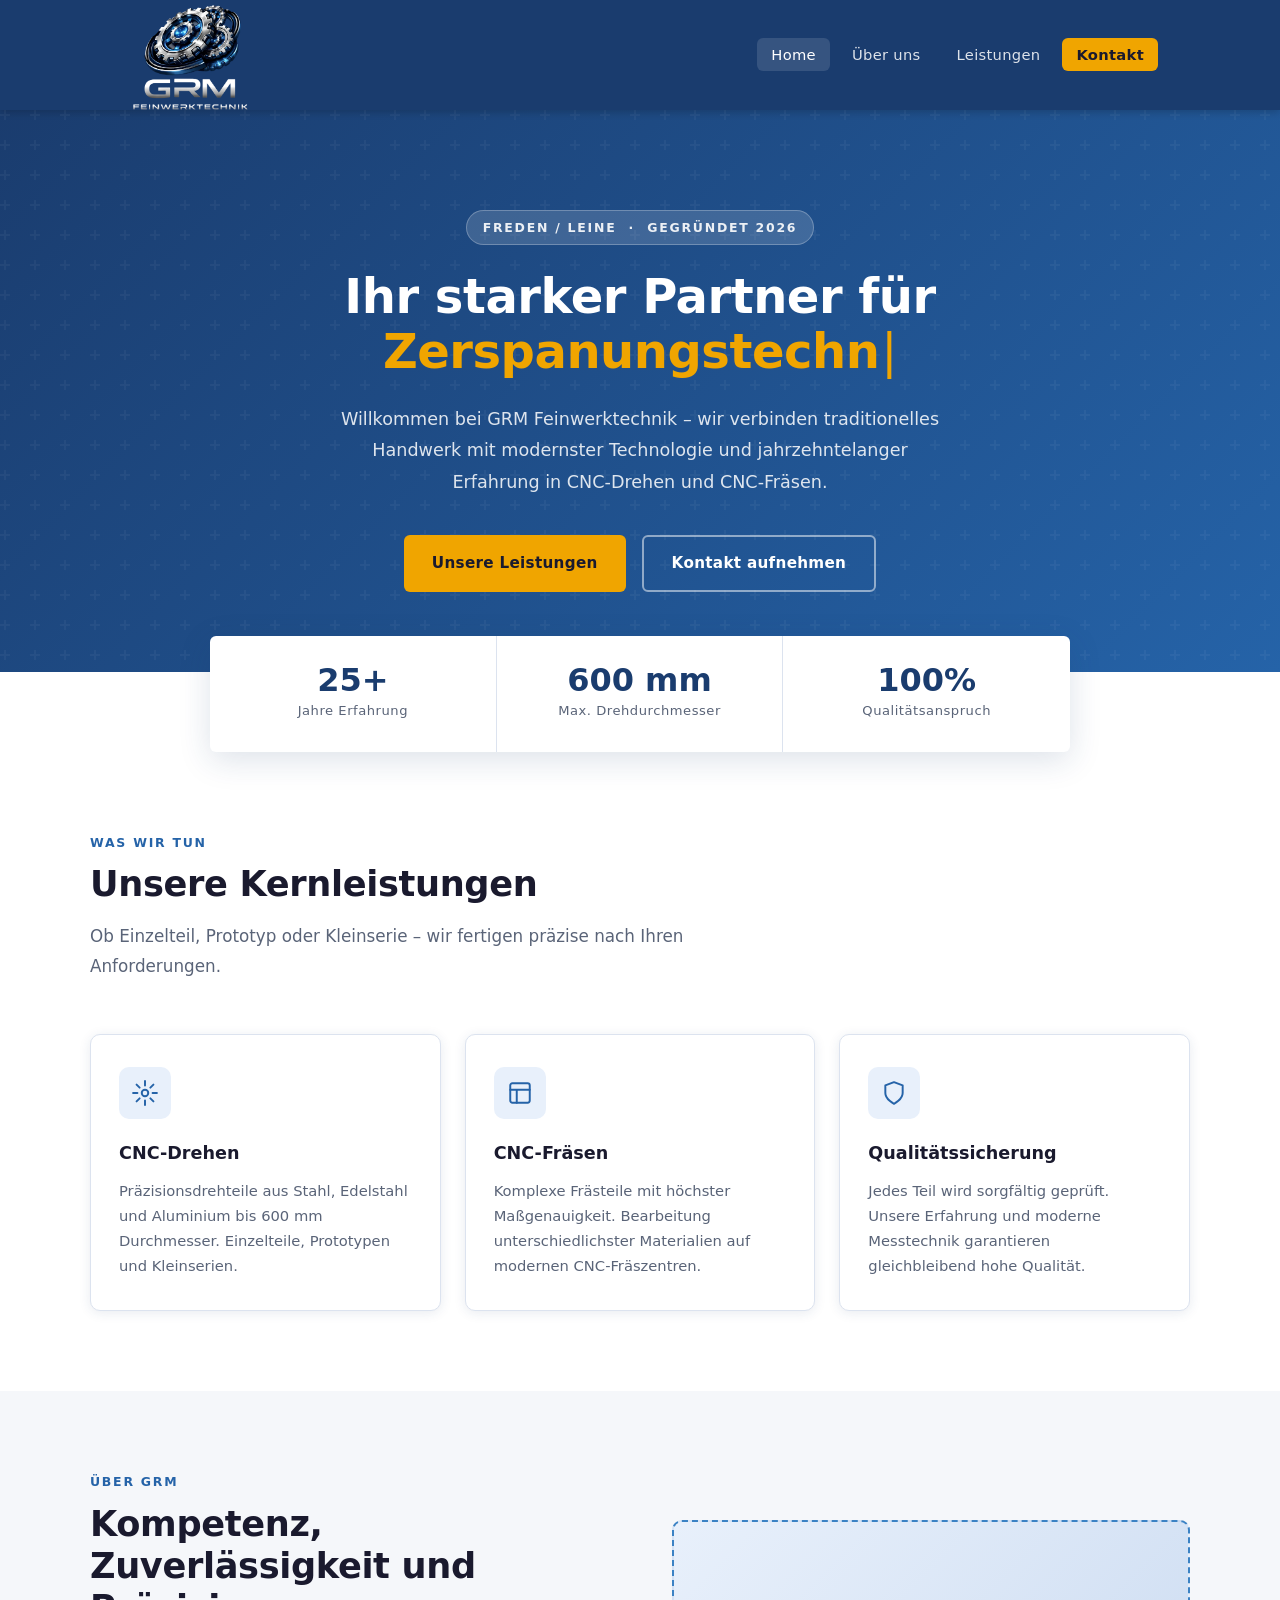
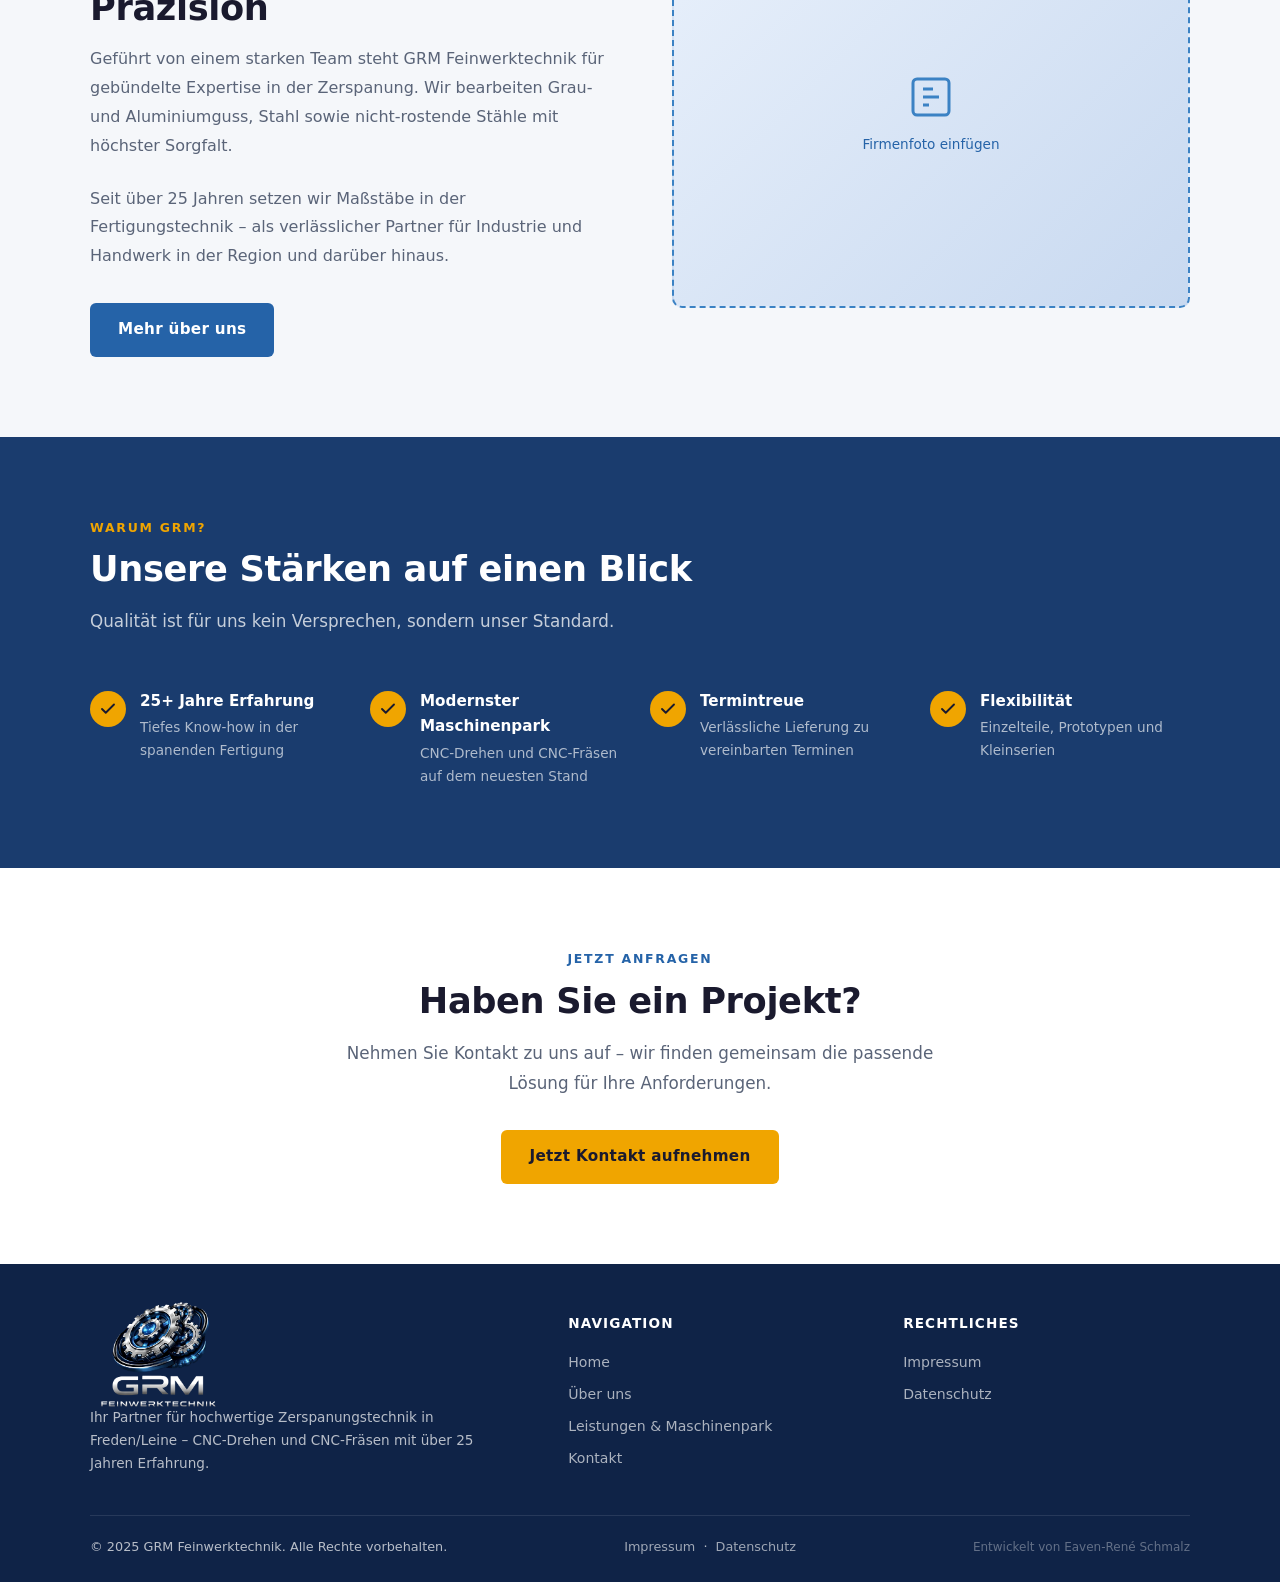
==== index.html @ a1046904 "first commit" ====
<!DOCTYPE html>
<html lang="de">
<head>
  <meta charset="UTF-8" />
  <meta name="viewport" content="width=device-width, initial-scale=1.0" />
  <title>GRM Feinwerktechnik – Ihr Partner für Zerspanungstechnik</title>
  <meta name="description" content="GRM Feinwerktechnik in Freden/Leine – CNC-Drehen und CNC-Fräsen mit über 25 Jahren Erfahrung. Präzision, Qualität und Zuverlässigkeit." />
  <link rel="stylesheet" href="css/style.css" />
</head>
<body>

<!-- NAVIGATION -->
<header>
  <nav>
    <a href="index.html" class="nav-logo">
      <img src="images/Logo.png" alt="GRM Feinwerktechnik" />
    </a>
    <div class="nav-toggle" onclick="toggleNav()" aria-label="Menü">
      <span></span><span></span><span></span>
    </div>
    <ul class="nav-links" id="navLinks">
      <li><a href="index.html" class="active">Home</a></li>
      <li><a href="ueber-uns.html">Über uns</a></li>
      <li><a href="leistungen.html">Leistungen</a></li>
      <li><a href="kontakt.html" class="btn-nav">Kontakt</a></li>
    </ul>
  </nav>
</header>

<!-- HERO -->
<section class="hero">
  <div class="hero-content">
    <div class="hero-badge">Freden / Leine &nbsp;·&nbsp; Gegründet 2026</div>
    <h1>Ihr starker Partner für<br><span id="typed-text"></span><span class="typed-cursor">|</span></h1>
    <p>
      Willkommen bei GRM Feinwerktechnik – wir verbinden traditionelles Handwerk
      mit modernster Technologie und jahrzehntelanger Erfahrung in CNC-Drehen und CNC-Fräsen.
    </p>
    <div class="hero-cta">
      <a href="leistungen.html" class="btn btn-primary">Unsere Leistungen</a>
      <a href="kontakt.html" class="btn btn-outline">Kontakt aufnehmen</a>
    </div>
  </div>
</section>

<!-- STATS BAR -->
<div class="container">
  <div class="stats-bar">
    <div class="stat-item">
      <span class="stat-number">25+</span>
      <span class="stat-label">Jahre Erfahrung</span>
    </div>
    <div class="stat-item">
      <span class="stat-number">600 mm</span>
      <span class="stat-label">Max. Drehdurchmesser</span>
    </div>
    <div class="stat-item">
      <span class="stat-number">100%</span>
      <span class="stat-label">Qualitätsanspruch</span>
    </div>
  </div>
</div>

<!-- LEISTUNGEN ÜBERSICHT -->
<section class="section">
  <div class="container">
    <div class="section-label">Was wir tun</div>
    <h2>Unsere Kernleistungen</h2>
    <p class="section-intro">
      Ob Einzelteil, Prototyp oder Kleinserie – wir fertigen präzise nach Ihren Anforderungen.
    </p>

    <div class="cards">
      <div class="card">
        <div class="card-icon">
          <svg viewBox="0 0 24 24"><circle cx="12" cy="12" r="3"/><path d="M12 1v4M12 19v4M4.22 4.22l2.83 2.83M16.95 16.95l2.83 2.83M1 12h4M19 12h4M4.22 19.78l2.83-2.83M16.95 7.05l2.83-2.83"/></svg>
        </div>
        <h3>CNC-Drehen</h3>
        <p>Präzisionsdrehteile aus Stahl, Edelstahl und Aluminium bis 600 mm Durchmesser. Einzelteile, Prototypen und Kleinserien.</p>
      </div>

      <div class="card">
        <div class="card-icon">
          <svg viewBox="0 0 24 24"><rect x="3" y="3" width="18" height="18" rx="2"/><path d="M3 9h18M9 21V9"/></svg>
        </div>
        <h3>CNC-Fräsen</h3>
        <p>Komplexe Frästeile mit höchster Maßgenauigkeit. Bearbeitung unterschiedlichster Materialien auf modernen CNC-Fräszentren.</p>
      </div>

      <div class="card">
        <div class="card-icon">
          <svg viewBox="0 0 24 24"><path d="M12 22s8-4 8-10V5l-8-3-8 3v7c0 6 8 10 8 10z"/></svg>
        </div>
        <h3>Qualitätssicherung</h3>
        <p>Jedes Teil wird sorgfältig geprüft. Unsere Erfahrung und moderne Messtechnik garantieren gleichbleibend hohe Qualität.</p>
      </div>
    </div>
  </div>
</section>

<!-- ÜBER UNS TEASER -->
<section class="section section-light">
  <div class="container">
    <div class="two-col">
      <div>
        <div class="section-label">Über GRM</div>
        <h2>Kompetenz, Zuverlässigkeit und Präzision</h2>
        <p style="color: var(--text-muted); margin-bottom: 24px; line-height: 1.8;">
          Geführt von einem starken Team steht GRM Feinwerktechnik für gebündelte Expertise
          in der Zerspanung. Wir bearbeiten Grau- und Aluminiumguss, Stahl sowie nicht-rostende
          Stähle mit höchster Sorgfalt.
        </p>
        <p style="color: var(--text-muted); margin-bottom: 32px; line-height: 1.8;">
          Seit über 25 Jahren setzen wir Maßstäbe in der Fertigungstechnik –
          als verlässlicher Partner für Industrie und Handwerk in der Region und darüber hinaus.
        </p>
        <a href="ueber-uns.html" class="btn btn-blue">Mehr über uns</a>
      </div>
      <div class="img-placeholder">
        <svg viewBox="0 0 24 24"><rect x="3" y="3" width="18" height="18" rx="2"/><path d="M8 12h8M8 8h5M8 16h3"/></svg>
        <span>Firmenfoto einfügen</span>
      </div>
    </div>
  </div>
</section>

<!-- WARUM GRM -->
<section class="section section-blue">
  <div class="container">
    <div class="section-label">Warum GRM?</div>
    <h2>Unsere Stärken auf einen Blick</h2>
    <p class="section-intro">Qualität ist für uns kein Versprechen, sondern unser Standard.</p>

    <div class="usp-list">
      <div class="usp-item">
        <div class="usp-icon">
          <svg viewBox="0 0 24 24"><polyline points="20 6 9 17 4 12"/></svg>
        </div>
        <div>
          <strong>25+ Jahre Erfahrung</strong>
          <p>Tiefes Know-how in der spanenden Fertigung</p>
        </div>
      </div>
      <div class="usp-item">
        <div class="usp-icon">
          <svg viewBox="0 0 24 24"><polyline points="20 6 9 17 4 12"/></svg>
        </div>
        <div>
          <strong>Modernster Maschinenpark</strong>
          <p>CNC-Drehen und CNC-Fräsen auf dem neuesten Stand</p>
        </div>
      </div>
      <div class="usp-item">
        <div class="usp-icon">
          <svg viewBox="0 0 24 24"><polyline points="20 6 9 17 4 12"/></svg>
        </div>
        <div>
          <strong>Termintreue</strong>
          <p>Verlässliche Lieferung zu vereinbarten Terminen</p>
        </div>
      </div>
      <div class="usp-item">
        <div class="usp-icon">
          <svg viewBox="0 0 24 24"><polyline points="20 6 9 17 4 12"/></svg>
        </div>
        <div>
          <strong>Flexibilität</strong>
          <p>Einzelteile, Prototypen und Kleinserien</p>
        </div>
      </div>
    </div>
  </div>
</section>

<!-- CTA -->
<section class="section" style="text-align: center;">
  <div class="container">
    <div class="section-label">Jetzt anfragen</div>
    <h2>Haben Sie ein Projekt?</h2>
    <p class="section-intro" style="margin: 0 auto 32px;">
      Nehmen Sie Kontakt zu uns auf – wir finden gemeinsam die passende Lösung
      für Ihre Anforderungen.
    </p>
    <a href="kontakt.html" class="btn btn-primary">Jetzt Kontakt aufnehmen</a>
  </div>
</section>

<!-- FOOTER -->
<footer>
  <div class="footer-inner">
    <div class="footer-brand">
      <a href="index.html" class="nav-logo" style="text-decoration:none;">
        <img src="images/Logo.png" alt="GRM Feinwerktechnik" />
      </a>
      <p>Ihr Partner für hochwertige Zerspanungstechnik in Freden/Leine – CNC-Drehen und CNC-Fräsen mit über 25 Jahren Erfahrung.</p>
    </div>
    <div class="footer-col">
      <h4>Navigation</h4>
      <a href="index.html">Home</a>
      <a href="ueber-uns.html">Über uns</a>
      <a href="leistungen.html">Leistungen &amp; Maschinenpark</a>
      <a href="kontakt.html">Kontakt</a>
    </div>
    <div class="footer-col">
      <h4>Rechtliches</h4>
      <a href="impressum.html">Impressum</a>
      <a href="datenschutz.html">Datenschutz</a>
    </div>
  </div>
  <div class="footer-bottom">
    <span>&copy; 2025 GRM Feinwerktechnik. Alle Rechte vorbehalten.</span>
    <span>
      <a href="impressum.html">Impressum</a> &nbsp;·&nbsp;
      <a href="datenschutz.html">Datenschutz</a>
    </span>
    <span style="color: rgba(255,255,255,0.35); font-size: 0.75rem;">Entwickelt von Eaven-René Schmalz</span>
  </div>
</footer>

<script>
  function toggleNav() {
    document.getElementById('navLinks').classList.toggle('open');
  }

  // Typewriter Animation
  const words = [
    'Zerspanungstechnik',
    'Prototypenbau',
    'CNC-Fräsen',
    'CNC-Drehen',
    'Kleinserien',
    'Ersatzteile'
  ];

  let wordIndex = 0;
  let charIndex = 0;
  let isDeleting = false;
  const el = document.getElementById('typed-text');

  function type() {
    const current = words[wordIndex];

    if (isDeleting) {
      el.textContent = current.substring(0, charIndex - 1);
      charIndex--;
    } else {
      el.textContent = current.substring(0, charIndex + 1);
      charIndex++;
    }

    let delay = isDeleting ? 55 : 95;

    if (!isDeleting && charIndex === current.length) {
      delay = 2200;
      isDeleting = true;
    } else if (isDeleting && charIndex === 0) {
      isDeleting = false;
      wordIndex = (wordIndex + 1) % words.length;
      delay = 350;
    }

    setTimeout(type, delay);
  }

  setTimeout(type, 600);
</script>
</body>
</html>
---- css/style.css ----
/* ===== RESET & BASE ===== */
*,
*::before,
*::after {
  box-sizing: border-box;
  margin: 0;
  padding: 0;
}

:root {
  --blue-dark: #1a3c6e;
  --blue-mid: #2563a8;
  --blue-light: #3b82c4;
  --blue-pale: #e8f0fb;
  --accent: #f0a500;
  --text-dark: #1a1a2e;
  --text-muted: #5a6478;
  --white: #ffffff;
  --bg-light: #f5f7fa;
  --border: #dce3ef;

  --font: "Segoe UI", system-ui, -apple-system, sans-serif;
  --radius: 6px;
  --shadow: 0 2px 12px rgba(26, 60, 110, 0.1);
  --shadow-lg: 0 8px 32px rgba(26, 60, 110, 0.15);
}

html {
  scroll-behavior: smooth;
}

body {
  font-family: var(--font);
  color: var(--text-dark);
  background: var(--white);
  line-height: 1.7;
  font-size: 16px;
}

img {
  max-width: 100%;
  display: block;
}
a {
  color: var(--blue-mid);
  text-decoration: none;
}
a:hover {
  text-decoration: underline;
}
ul {
  list-style: none;
}

/* ===== NAVIGATION ===== */
header {
  background: var(--blue-dark);
  position: sticky;
  top: 0;
  z-index: 100;
  box-shadow: 0 2px 8px rgba(0, 0, 0, 0.2);
}

nav {
  max-width: 1100px;
  margin: 0 auto;
  padding: 0 32px;
  display: flex;
  align-items: center;
  justify-content: space-between;
  height: 110px;
}

.nav-logo {
  display: flex;
  align-items: center;
  text-decoration: none;
}

.nav-logo img {
  height: 80px;
  width: auto;
  display: block;
  object-fit: contain;
  transform: scale(2) translateY(-5px);
  transform-origin: left center;
}

.nav-logo span {
  color: var(--accent);
}

.nav-logo .logo-sub {
  font-size: 0.7rem;
  font-weight: 400;
  letter-spacing: 0.12em;
  color: rgba(255, 255, 255, 0.65);
  display: block;
  text-transform: uppercase;
  line-height: 1;
  margin-top: 2px;
}

.nav-links {
  display: flex;
  gap: 8px;
  align-items: center;
}

.nav-links a {
  color: rgba(255, 255, 255, 0.85);
  text-decoration: none;
  font-size: 0.92rem;
  font-weight: 500;
  padding: 8px 14px;
  border-radius: var(--radius);
  transition:
    background 0.2s,
    color 0.2s;
  letter-spacing: 0.02em;
}

.nav-links a:hover,
.nav-links a.active {
  background: rgba(255, 255, 255, 0.12);
  color: var(--white);
  text-decoration: none;
}

.nav-links a.btn-nav {
  background: var(--accent);
  color: var(--text-dark);
  font-weight: 700;
}

.nav-links a.btn-nav:hover {
  background: #d49300;
  color: var(--text-dark);
}

/* Mobile hamburger */
.nav-toggle {
  display: none;
  flex-direction: column;
  gap: 5px;
  cursor: pointer;
  padding: 4px;
}

.nav-toggle span {
  width: 24px;
  height: 2px;
  background: var(--white);
  border-radius: 2px;
  transition: 0.3s;
}

/* ===== HERO ===== */
.hero {
  background: linear-gradient(
    135deg,
    var(--blue-dark) 0%,
    var(--blue-mid) 100%
  );
  color: var(--white);
  padding: 100px 24px 80px;
  text-align: center;
  position: relative;
  overflow: hidden;
}

.hero::before {
  content: "";
  position: absolute;
  inset: 0;
  background: url("data:image/svg+xml,%3Csvg width='60' height='60' viewBox='0 0 60 60' xmlns='http://www.w3.org/2000/svg'%3E%3Cg fill='none' fill-rule='evenodd'%3E%3Cg fill='%23ffffff' fill-opacity='0.04'%3E%3Cpath d='M36 34v-4h-2v4h-4v2h4v4h2v-4h4v-2h-4zm0-30V0h-2v4h-4v2h4v4h2V6h4V4h-4zM6 34v-4H4v4H0v2h4v4h2v-4h4v-2H6zM6 4V0H4v4H0v2h4v4h2V6h4V4H6z'/%3E%3C/g%3E%3C/g%3E%3C/svg%3E");
}

.hero-content {
  position: relative;
  max-width: 760px;
  margin: 0 auto;
}

.hero-badge {
  display: inline-block;
  background: rgba(255, 255, 255, 0.15);
  border: 1px solid rgba(255, 255, 255, 0.25);
  color: rgba(255, 255, 255, 0.9);
  font-size: 0.78rem;
  font-weight: 600;
  letter-spacing: 0.14em;
  text-transform: uppercase;
  padding: 6px 16px;
  border-radius: 20px;
  margin-bottom: 24px;
}

.hero h1 {
  font-size: clamp(2rem, 5vw, 3rem);
  font-weight: 800;
  line-height: 1.15;
  margin-bottom: 24px;
  letter-spacing: -0.01em;
}

.typed-cursor {
  color: var(--accent);
  font-weight: 300;
  animation: blink 0.75s step-end infinite;
  margin-left: 2px;
}

@keyframes blink {
  0%,
  100% {
    opacity: 1;
  }
  50% {
    opacity: 0;
  }
}

.hero h1 span {
  color: var(--accent);
}

.hero p {
  font-size: 1.1rem;
  color: rgba(255, 255, 255, 0.85);
  max-width: 600px;
  margin: 0 auto 36px;
  line-height: 1.8;
}

.hero-cta {
  display: flex;
  gap: 16px;
  justify-content: center;
  flex-wrap: wrap;
}

.btn {
  display: inline-flex;
  align-items: center;
  gap: 8px;
  padding: 14px 28px;
  border-radius: var(--radius);
  font-size: 0.95rem;
  font-weight: 600;
  text-decoration: none;
  transition: all 0.2s;
  cursor: pointer;
  border: none;
  letter-spacing: 0.02em;
}

.btn-primary {
  background: var(--accent);
  color: var(--text-dark);
}

.btn-primary:hover {
  background: #d49300;
  transform: translateY(-1px);
  box-shadow: 0 4px 16px rgba(0, 0, 0, 0.2);
  text-decoration: none;
  color: var(--text-dark);
}

.btn-outline {
  background: transparent;
  color: var(--white);
  border: 2px solid rgba(255, 255, 255, 0.5);
}

.btn-outline:hover {
  background: rgba(255, 255, 255, 0.1);
  border-color: var(--white);
  transform: translateY(-1px);
  text-decoration: none;
  color: var(--white);
}

.btn-blue {
  background: var(--blue-mid);
  color: var(--white);
}

.btn-blue:hover {
  background: var(--blue-dark);
  transform: translateY(-1px);
  text-decoration: none;
  color: var(--white);
}

/* ===== STATS BAR ===== */
.stats-bar {
  background: var(--white);
  box-shadow: var(--shadow-lg);
  border-radius: var(--radius);
  max-width: 860px;
  margin: -36px auto 0;
  position: relative;
  z-index: 10;
  display: grid;
  grid-template-columns: repeat(3, 1fr);
  divide: var(--border);
  overflow: hidden;
}

.stat-item {
  padding: 28px 24px;
  text-align: center;
  border-right: 1px solid var(--border);
}

.stat-item:last-child {
  border-right: none;
}

.stat-number {
  font-size: 2rem;
  font-weight: 800;
  color: var(--blue-dark);
  line-height: 1;
  display: block;
}

.stat-label {
  font-size: 0.82rem;
  color: var(--text-muted);
  font-weight: 500;
  letter-spacing: 0.04em;
  margin-top: 4px;
}

/* ===== SECTIONS ===== */
.section {
  padding: 80px 24px;
}

.section-light {
  background: var(--bg-light);
}
.section-blue {
  background: var(--blue-dark);
  color: var(--white);
}

.container {
  max-width: 1100px;
  margin: 0 auto;
}

.section-label {
  font-size: 0.78rem;
  font-weight: 700;
  letter-spacing: 0.14em;
  text-transform: uppercase;
  color: var(--blue-mid);
  margin-bottom: 10px;
}

.section-blue .section-label {
  color: var(--accent);
}

h2 {
  font-size: clamp(1.6rem, 3.5vw, 2.2rem);
  font-weight: 800;
  line-height: 1.2;
  margin-bottom: 16px;
  letter-spacing: -0.01em;
}

.section-blue h2 {
  color: var(--white);
}

.section-intro {
  font-size: 1.05rem;
  color: var(--text-muted);
  max-width: 600px;
  margin-bottom: 52px;
  line-height: 1.8;
}

.section-blue .section-intro {
  color: rgba(255, 255, 255, 0.75);
}

/* ===== CARDS ===== */
.cards {
  display: grid;
  grid-template-columns: repeat(auto-fit, minmax(280px, 1fr));
  gap: 24px;
}

.card {
  background: var(--white);
  border: 1px solid var(--border);
  border-radius: 10px;
  padding: 32px 28px;
  box-shadow: var(--shadow);
  transition:
    transform 0.2s,
    box-shadow 0.2s;
}

.card:hover {
  transform: translateY(-3px);
  box-shadow: var(--shadow-lg);
}

.card-icon {
  width: 52px;
  height: 52px;
  background: var(--blue-pale);
  border-radius: 10px;
  display: flex;
  align-items: center;
  justify-content: center;
  margin-bottom: 20px;
}

.card-icon svg {
  width: 26px;
  height: 26px;
  color: var(--blue-mid);
  fill: none;
  stroke: currentColor;
  stroke-width: 1.8;
  stroke-linecap: round;
  stroke-linejoin: round;
}

.card h3 {
  font-size: 1.1rem;
  font-weight: 700;
  margin-bottom: 10px;
  color: var(--text-dark);
}

.card p {
  font-size: 0.92rem;
  color: var(--text-muted);
  line-height: 1.7;
}

/* ===== MEISTERBETRIEB BANNER ===== */
.meister-banner {
  display: flex;
  align-items: center;
  gap: 20px;
  background: linear-gradient(135deg, #fff8e8 0%, #fff3d0 100%);
  border: 2px solid var(--accent);
  border-radius: 12px;
  padding: 24px 28px;
  margin-bottom: 52px;
}

.meister-icon {
  width: 60px;
  height: 60px;
  background: var(--accent);
  border-radius: 50%;
  display: flex;
  align-items: center;
  justify-content: center;
  flex-shrink: 0;
}

.meister-icon svg {
  width: 30px;
  height: 30px;
  stroke: var(--text-dark);
  fill: none;
  stroke-width: 2;
  stroke-linecap: round;
  stroke-linejoin: round;
}

.meister-text strong {
  display: block;
  font-size: 1.05rem;
  font-weight: 800;
  color: var(--text-dark);
  margin-bottom: 4px;
  letter-spacing: 0.01em;
}

.meister-text p {
  font-size: 0.88rem;
  color: var(--text-muted);
  margin: 0;
  line-height: 1.6;
}

/* ===== TEAM CARDS ===== */
.team-grid {
  display: grid;
  grid-template-columns: repeat(3, 1fr);
  gap: 28px;
}

.team-card {
  background: var(--white);
  border: 1px solid var(--border);
  border-radius: 14px;
  overflow: hidden;
  box-shadow: var(--shadow);
  text-align: center;
  transition:
    transform 0.25s,
    box-shadow 0.25s;
}

.team-card:hover {
  transform: translateY(-4px);
  box-shadow: var(--shadow-lg);
}

.team-photo {
  width: 100%;
  aspect-ratio: 1/1;
  overflow: hidden;
  background: linear-gradient(135deg, var(--blue-pale) 0%, #c8d9f0 100%);
  position: relative;
  display: flex;
  align-items: center;
  justify-content: center;
  flex-direction: column;
  gap: 8px;
  color: var(--blue-mid);
  font-size: 0.78rem;
  font-weight: 500;
}

.team-photo img {
  width: 100%;
  height: 100%;
  object-fit: cover;
  display: block;
}

.team-photo svg {
  width: 52px;
  height: 52px;
  stroke: var(--blue-light);
  fill: none;
  stroke-width: 1.2;
}

.team-body {
  padding: 22px 20px 24px;
}

.team-badge {
  display: inline-block;
  background: var(--accent);
  color: var(--text-dark);
  font-size: 0.68rem;
  font-weight: 800;
  letter-spacing: 0.1em;
  text-transform: uppercase;
  padding: 3px 10px;
  border-radius: 20px;
  margin-bottom: 10px;
}

.team-body h3 {
  font-size: 1.1rem;
  font-weight: 800;
  color: var(--text-dark);
  margin-bottom: 4px;
}

.team-role {
  font-size: 0.82rem;
  color: var(--blue-mid);
  font-weight: 600;
  letter-spacing: 0.04em;
  margin-bottom: 14px;
  display: block;
}

.team-strengths {
  list-style: none;
  text-align: left;
  margin: 0;
  padding: 0;
  border-top: 1px solid var(--border);
  padding-top: 14px;
}

.team-strengths li {
  display: flex;
  align-items: flex-start;
  gap: 8px;
  font-size: 0.85rem;
  color: var(--text-muted);
  margin-bottom: 7px;
  line-height: 1.5;
}

.team-strengths li::before {
  content: "";
  width: 6px;
  height: 6px;
  background: var(--accent);
  border-radius: 50%;
  flex-shrink: 0;
  margin-top: 6px;
}

@media (max-width: 768px) {
  .team-grid {
    grid-template-columns: 1fr;
    max-width: 360px;
    margin: 0 auto;
  }
  .meister-banner {
    flex-direction: column;
    text-align: center;
  }
}

/* ===== USP LIST ===== */
.usp-list {
  display: grid;
  grid-template-columns: repeat(auto-fit, minmax(220px, 1fr));
  gap: 20px;
}

.usp-item {
  display: flex;
  align-items: flex-start;
  gap: 14px;
}

.usp-icon {
  width: 36px;
  height: 36px;
  background: var(--accent);
  border-radius: 50%;
  display: flex;
  align-items: center;
  justify-content: center;
  flex-shrink: 0;
  margin-top: 2px;
}

.usp-icon svg {
  width: 18px;
  height: 18px;
  stroke: var(--text-dark);
  fill: none;
  stroke-width: 2.5;
  stroke-linecap: round;
  stroke-linejoin: round;
}

.usp-item strong {
  display: block;
  font-size: 0.95rem;
  margin-bottom: 2px;
}
.usp-item p {
  font-size: 0.85rem;
  color: var(--text-muted);
  margin: 0;
}

.section-blue .usp-item p {
  color: rgba(255, 255, 255, 0.65);
}
.section-blue .usp-item strong {
  color: var(--white);
}

/* ===== TWO-COL ===== */
.two-col {
  display: grid;
  grid-template-columns: 1fr 1fr;
  gap: 64px;
  align-items: center;
}

.two-col.reverse {
  direction: rtl;
}
.two-col.reverse > * {
  direction: ltr;
}

/* ===== IMAGE PLACEHOLDER ===== */
.img-placeholder {
  background: linear-gradient(135deg, var(--blue-pale) 0%, #c8d9f0 100%);
  border-radius: 10px;
  aspect-ratio: 4/3;
  display: flex;
  align-items: center;
  justify-content: center;
  flex-direction: column;
  gap: 12px;
  color: var(--blue-mid);
  font-size: 0.85rem;
  font-weight: 500;
  border: 2px dashed var(--blue-light);
}

.img-placeholder svg {
  width: 48px;
  height: 48px;
  stroke: var(--blue-light);
  fill: none;
  stroke-width: 1.5;
}

/* ===== SERVICE PHOTO CARDS ===== */
.service-photo-grid {
  display: grid;
  grid-template-columns: repeat(2, 1fr);
  gap: 28px;
}

.service-photo-card {
  background: var(--white);
  border-radius: 12px;
  overflow: hidden;
  box-shadow: var(--shadow);
  border: 1px solid var(--border);
  transition:
    transform 0.25s,
    box-shadow 0.25s;
}

.service-photo-card:hover {
  transform: translateY(-5px);
  box-shadow: var(--shadow-lg);
}

.service-photo-card .card-img {
  width: 100%;
  aspect-ratio: 16/9;
  overflow: hidden;
  position: relative;
  background: linear-gradient(135deg, #c8d9f0 0%, #e8f0fb 100%);
}

.service-photo-card .card-img img {
  width: 100%;
  height: 100%;
  object-fit: cover;
  display: block;
  transition: transform 0.4s;
}

.service-photo-card:hover .card-img img {
  transform: scale(1.04);
}

.service-photo-card .card-img .img-overlay {
  position: absolute;
  inset: 0;
  display: flex;
  flex-direction: column;
  align-items: center;
  justify-content: center;
  gap: 10px;
  color: var(--blue-mid);
  font-size: 0.82rem;
  font-weight: 600;
  letter-spacing: 0.04em;
}

.service-photo-card .card-img .img-overlay svg {
  width: 40px;
  height: 40px;
  stroke: var(--blue-light);
  fill: none;
  stroke-width: 1.4;
}

.service-photo-card .card-img .card-badge {
  position: absolute;
  top: 14px;
  left: 14px;
  background: var(--blue-dark);
  color: var(--white);
  font-size: 0.72rem;
  font-weight: 700;
  letter-spacing: 0.08em;
  text-transform: uppercase;
  padding: 4px 12px;
  border-radius: 20px;
}

.service-photo-card .card-body {
  padding: 26px 26px 24px;
}

.service-photo-card .card-body h3 {
  font-size: 1.2rem;
  font-weight: 800;
  color: var(--blue-dark);
  margin-bottom: 10px;
}

.service-photo-card .card-body p {
  font-size: 0.92rem;
  color: var(--text-muted);
  line-height: 1.75;
  margin-bottom: 16px;
}

@media (max-width: 768px) {
  .service-photo-grid {
    grid-template-columns: 1fr;
  }
}

/* ===== LEISTUNGEN TABLE ===== */
.leistung-grid {
  display: grid;
  grid-template-columns: repeat(auto-fit, minmax(320px, 1fr));
  gap: 24px;
  margin-bottom: 48px;
}

.leistung-card {
  border-left: 4px solid var(--blue-mid);
  background: var(--white);
  padding: 24px 24px 24px 20px;
  border-radius: 0 var(--radius) var(--radius) 0;
  box-shadow: var(--shadow);
}

.leistung-card h3 {
  font-size: 1.1rem;
  font-weight: 700;
  color: var(--blue-dark);
  margin-bottom: 8px;
}

.leistung-card p {
  font-size: 0.9rem;
  color: var(--text-muted);
  line-height: 1.7;
  margin-bottom: 14px;
}

.tag-list {
  display: flex;
  flex-wrap: wrap;
  gap: 6px;
}

.tag {
  background: var(--blue-pale);
  color: var(--blue-dark);
  font-size: 0.75rem;
  font-weight: 600;
  padding: 3px 10px;
  border-radius: 20px;
  letter-spacing: 0.02em;
}

/* ===== MASCHINEN TABLE ===== */
.maschinen-table {
  width: 100%;
  border-collapse: collapse;
  border-radius: 10px;
  overflow: hidden;
  box-shadow: var(--shadow);
  font-size: 0.92rem;
}

.maschinen-table thead {
  background: var(--blue-dark);
  color: var(--white);
}

.maschinen-table th {
  padding: 14px 20px;
  text-align: left;
  font-size: 0.82rem;
  letter-spacing: 0.06em;
  text-transform: uppercase;
  font-weight: 600;
}

.maschinen-table td {
  padding: 14px 20px;
  border-bottom: 1px solid var(--border);
}

.maschinen-table tbody tr {
  background: var(--white);
}
.maschinen-table tbody tr:nth-child(even) {
  background: var(--bg-light);
}
.maschinen-table tbody tr:hover {
  background: var(--blue-pale);
}

/* ===== CONTACT ===== */
.contact-grid {
  display: grid;
  grid-template-columns: 1fr 1.4fr;
  gap: 48px;
  align-items: start;
}

.contact-info h3 {
  font-size: 1rem;
  font-weight: 700;
  margin-bottom: 20px;
  color: var(--blue-dark);
}

.contact-item {
  display: flex;
  gap: 14px;
  margin-bottom: 20px;
  align-items: flex-start;
}

.contact-item-icon {
  width: 40px;
  height: 40px;
  background: var(--blue-pale);
  border-radius: 8px;
  display: flex;
  align-items: center;
  justify-content: center;
  flex-shrink: 0;
}

.contact-item-icon svg {
  width: 20px;
  height: 20px;
  stroke: var(--blue-mid);
  fill: none;
  stroke-width: 1.8;
  stroke-linecap: round;
  stroke-linejoin: round;
}

.contact-item p {
  margin: 0;
  font-size: 0.92rem;
  color: var(--text-muted);
}
.contact-item strong {
  display: block;
  font-size: 0.85rem;
  margin-bottom: 2px;
}

/* ===== HONEYPOT ===== */
.hp-field {
  position: absolute;
  left: -9999px;
  width: 1px;
  height: 1px;
  overflow: hidden;
  opacity: 0;
  pointer-events: none;
}

/* ===== FORM ===== */
.form-card {
  background: var(--white);
  border: 1px solid var(--border);
  border-radius: 10px;
  padding: 36px 32px;
  box-shadow: var(--shadow);
}

.form-row {
  display: grid;
  grid-template-columns: 1fr 1fr;
  gap: 16px;
}

.form-group {
  margin-bottom: 20px;
}

.form-group label {
  display: block;
  font-size: 0.85rem;
  font-weight: 600;
  color: var(--text-dark);
  margin-bottom: 6px;
}

.form-group input,
.form-group textarea,
.form-group select {
  width: 100%;
  padding: 11px 14px;
  border: 1.5px solid var(--border);
  border-radius: var(--radius);
  font-family: var(--font);
  font-size: 0.92rem;
  color: var(--text-dark);
  background: var(--white);
  transition:
    border-color 0.2s,
    box-shadow 0.2s;
  outline: none;
}

.form-group input:focus,
.form-group textarea:focus,
.form-group select:focus {
  border-color: var(--blue-mid);
  box-shadow: 0 0 0 3px rgba(37, 99, 168, 0.12);
}

.form-group textarea {
  resize: vertical;
  min-height: 130px;
}

.form-note {
  font-size: 0.78rem;
  color: var(--text-muted);
  margin-top: 16px;
  line-height: 1.6;
}

/* ===== PAGE HEADER ===== */
.page-header {
  background: linear-gradient(
    135deg,
    var(--blue-dark) 0%,
    var(--blue-mid) 100%
  );
  color: var(--white);
  padding: 60px 24px;
  text-align: center;
}

.page-header .section-label {
  color: var(--accent);
}
.page-header h1 {
  color: var(--white);
  font-size: clamp(1.8rem, 4vw, 2.6rem);
  margin-bottom: 12px;
}
.page-header p {
  color: rgba(255, 255, 255, 0.75);
  max-width: 540px;
  margin: 0 auto;
}

/* ===== FOOTER ===== */
footer {
  background: #0f2347;
  color: rgba(255, 255, 255, 0.7);
  padding: 48px 24px 24px;
}

.footer-inner {
  max-width: 1100px;
  margin: 0 auto;
  display: grid;
  grid-template-columns: 1.5fr 1fr 1fr;
  gap: 48px;
  padding-bottom: 36px;
  border-bottom: 1px solid rgba(255, 255, 255, 0.1);
}

.footer-brand .nav-logo {
  margin-bottom: 14px;
  font-size: 1.1rem;
}
.footer-brand p {
  font-size: 0.85rem;
  line-height: 1.7;
}

.footer-col h4 {
  color: var(--white);
  font-size: 0.85rem;
  font-weight: 700;
  letter-spacing: 0.08em;
  text-transform: uppercase;
  margin-bottom: 16px;
}

.footer-col a {
  display: block;
  color: rgba(255, 255, 255, 0.65);
  font-size: 0.88rem;
  margin-bottom: 8px;
  text-decoration: none;
  transition: color 0.2s;
}

.footer-col a:hover {
  color: var(--white);
  text-decoration: none;
}

.footer-bottom {
  max-width: 1100px;
  margin: 20px auto 0;
  display: flex;
  justify-content: space-between;
  align-items: center;
  font-size: 0.8rem;
  flex-wrap: wrap;
  gap: 8px;
}

.footer-bottom a {
  color: rgba(255, 255, 255, 0.6);
}
.footer-bottom a:hover {
  color: var(--white);
}

/* ===== LEGAL PAGES ===== */
.legal-content {
  max-width: 760px;
  margin: 0 auto;
  padding: 60px 24px;
}

.legal-content h2 {
  font-size: 1.3rem;
  margin-top: 40px;
  margin-bottom: 12px;
  color: var(--blue-dark);
}

.legal-content h2:first-child {
  margin-top: 0;
}
.legal-content p {
  margin-bottom: 14px;
  font-size: 0.95rem;
  color: var(--text-muted);
  line-height: 1.8;
}
.legal-content a {
  color: var(--blue-mid);
}

/* ===== RESPONSIVE ===== */
@media (max-width: 768px) {
  .nav-links {
    display: none;
    flex-direction: column;
    position: absolute;
    top: 110px;
    left: 0;
    right: 0;
    background: var(--blue-dark);
    padding: 16px;
    gap: 4px;
  }
  .nav-links.open {
    display: flex;
  }
  .nav-toggle {
    display: flex;
  }

  .stats-bar {
    grid-template-columns: 1fr;
    margin: 16px 24px 0;
  }
  .stat-item {
    border-right: none;
    border-bottom: 1px solid var(--border);
  }
  .stat-item:last-child {
    border-bottom: none;
  }

  .two-col {
    grid-template-columns: 1fr;
    gap: 32px;
  }
  .two-col.reverse {
    direction: ltr;
  }

  .contact-grid {
    grid-template-columns: 1fr;
  }
  .form-row {
    grid-template-columns: 1fr;
  }
  .footer-inner {
    grid-template-columns: 1fr;
    gap: 28px;
  }
  .footer-bottom {
    flex-direction: column;
    text-align: center;
  }

  .maschinen-table {
    font-size: 0.82rem;
  }
  .maschinen-table th,
  .maschinen-table td {
    padding: 10px 12px;
  }

  .section {
    padding: 56px 24px;
  }
}

@media (max-width: 480px) {
  .hero {
    padding: 72px 20px 60px;
  }
  .hero-cta {
    flex-direction: column;
    align-items: center;
  }
  .btn {
    width: 100%;
    justify-content: center;
  }
}
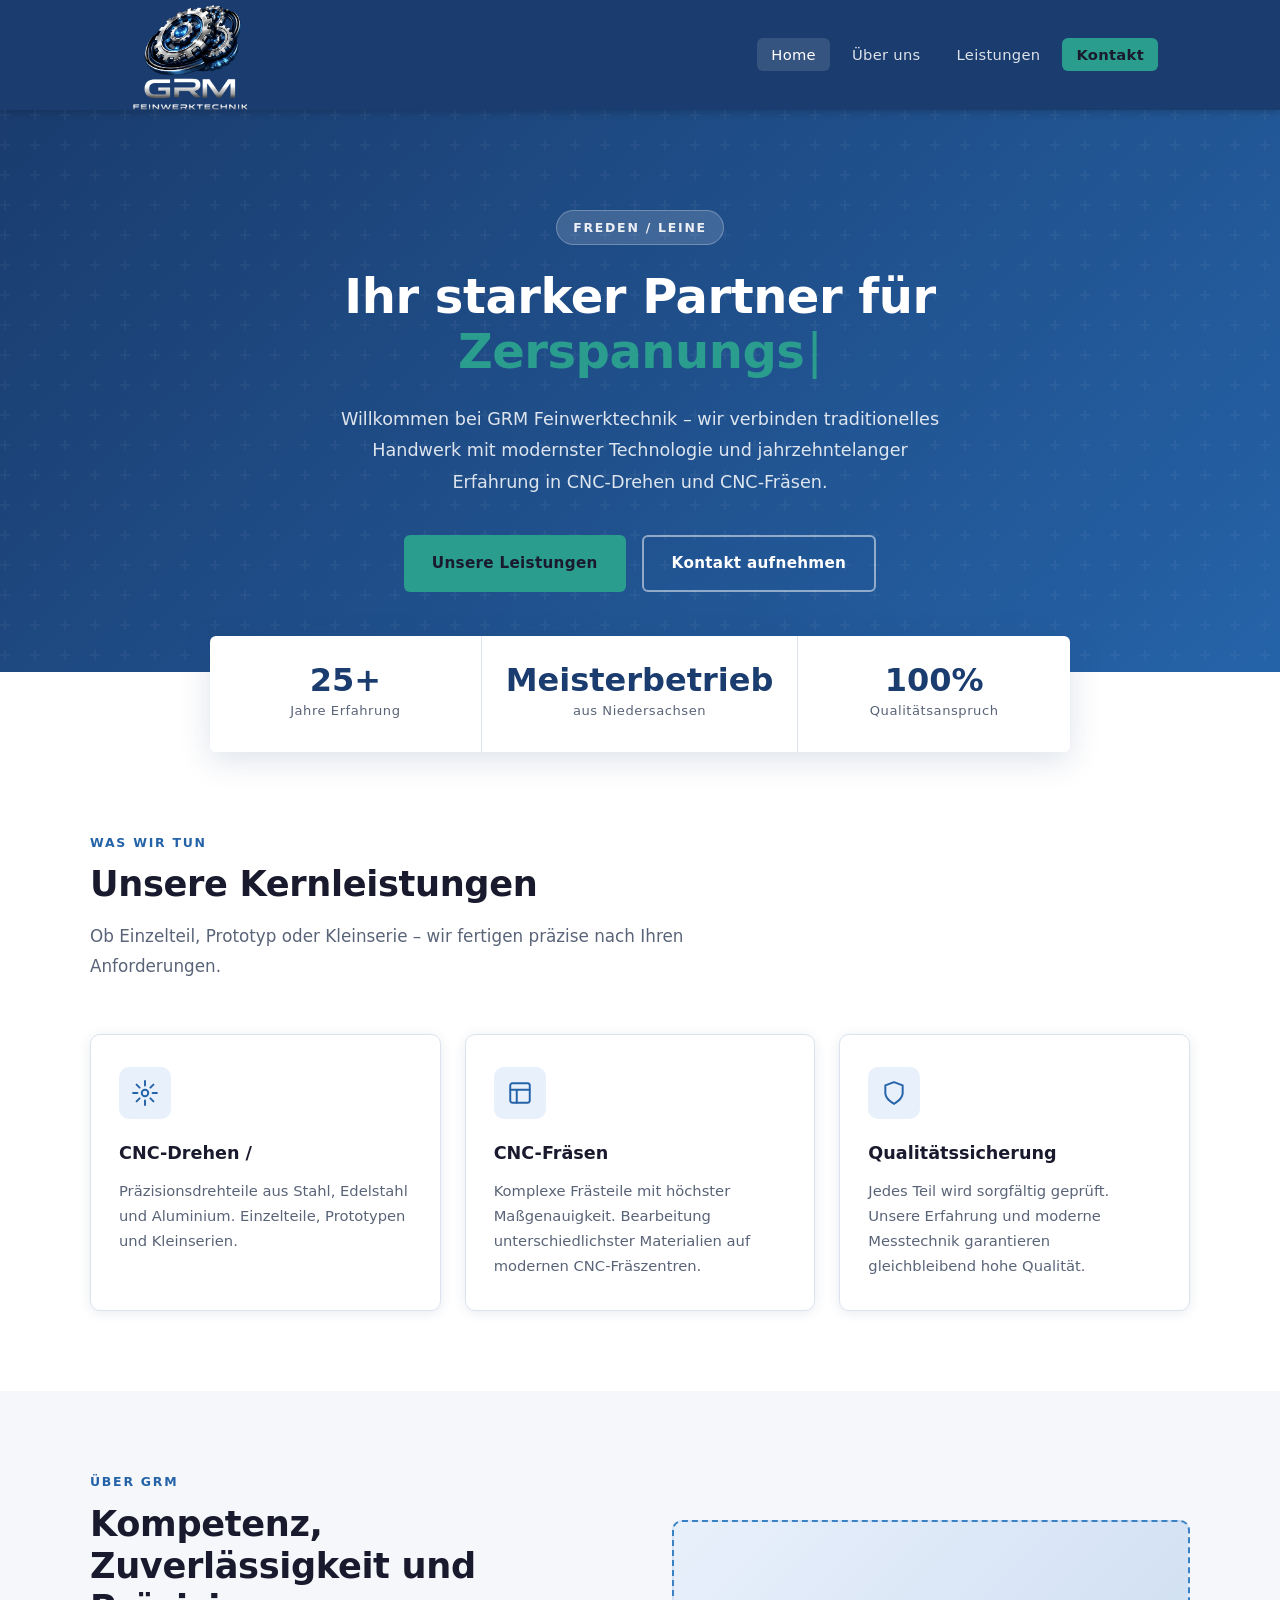
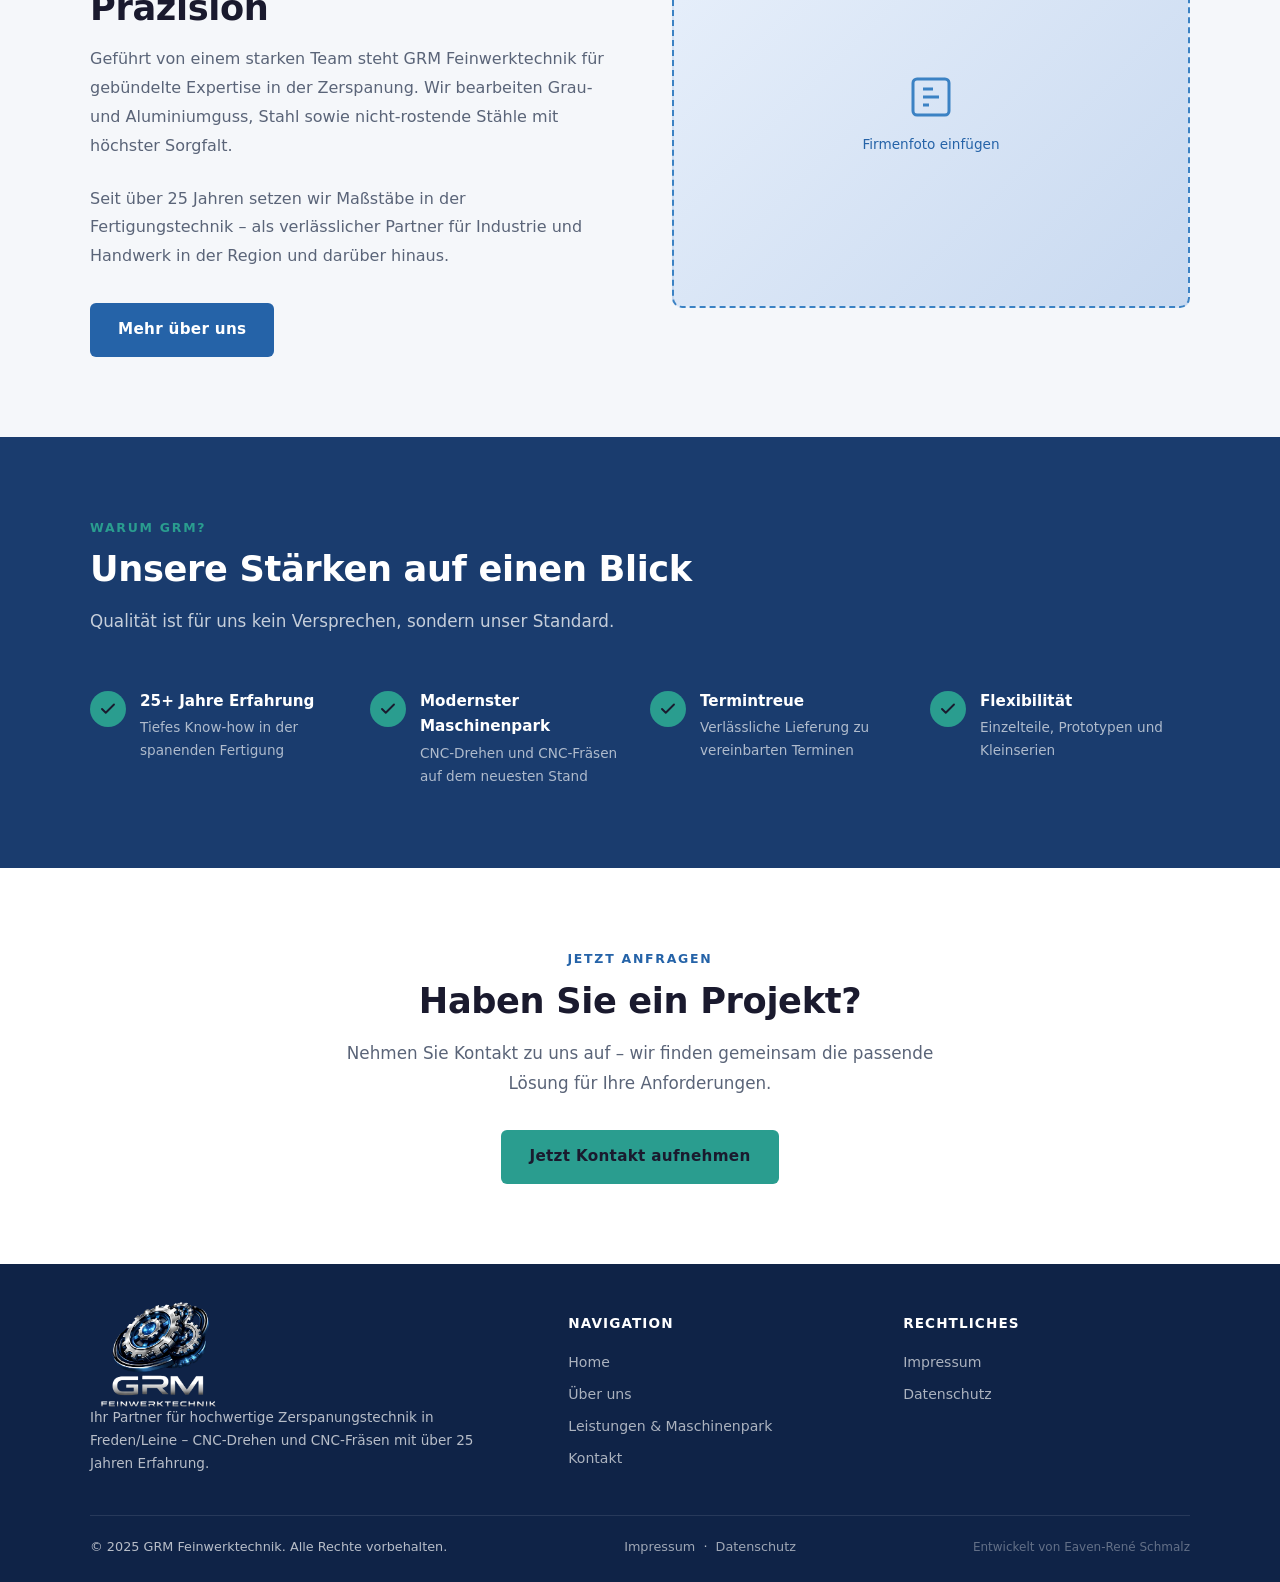
==== commit 5ac46b8e: "update VSCode settings and modify accent colors in CSS" ====
--- a/index.html
+++ b/index.html
@@ -1,268 +1,330 @@
-<!DOCTYPE html>
+<!doctype html>
 <html lang="de">
-<head>
-  <meta charset="UTF-8" />
-  <meta name="viewport" content="width=device-width, initial-scale=1.0" />
-  <title>GRM Feinwerktechnik – Ihr Partner für Zerspanungstechnik</title>
-  <meta name="description" content="GRM Feinwerktechnik in Freden/Leine – CNC-Drehen und CNC-Fräsen mit über 25 Jahren Erfahrung. Präzision, Qualität und Zuverlässigkeit." />
-  <link rel="stylesheet" href="css/style.css" />
-</head>
-<body>
-
-<!-- NAVIGATION -->
-<header>
-  <nav>
-    <a href="index.html" class="nav-logo">
-      <img src="images/Logo.png" alt="GRM Feinwerktechnik" />
-    </a>
-    <div class="nav-toggle" onclick="toggleNav()" aria-label="Menü">
-      <span></span><span></span><span></span>
+  <head>
+    <meta charset="UTF-8" />
+    <meta name="viewport" content="width=device-width, initial-scale=1.0" />
+    <title>GRM Feinwerktechnik – Ihr Partner für Zerspanungstechnik</title>
+    <meta
+      name="description"
+      content="GRM Feinwerktechnik in Freden/Leine – CNC-Drehen und CNC-Fräsen mit über 25 Jahren Erfahrung. Präzision, Qualität und Zuverlässigkeit."
+    />
+    <link rel="stylesheet" href="css/style.css" />
+  </head>
+  <body>
+    <!-- NAVIGATION -->
+    <header>
+      <nav>
+        <a href="index.html" class="nav-logo">
+          <img src="images/Logo.png" alt="GRM Feinwerktechnik" />
+        </a>
+        <div class="nav-toggle" onclick="toggleNav()" aria-label="Menü">
+          <span></span><span></span><span></span>
+        </div>
+        <ul class="nav-links" id="navLinks">
+          <li><a href="index.html" class="active">Home</a></li>
+          <li><a href="ueber-uns.html">Über uns</a></li>
+          <li><a href="leistungen.html">Leistungen</a></li>
+          <li><a href="kontakt.html" class="btn-nav">Kontakt</a></li>
+        </ul>
+      </nav>
+    </header>
+
+    <!-- HERO -->
+    <section class="hero">
+      <div class="hero-content">
+        <div class="hero-badge">Freden / Leine</div>
+        <h1>
+          Ihr starker Partner für<br /><span id="typed-text"></span
+          ><span class="typed-cursor">|</span>
+        </h1>
+        <p>
+          Willkommen bei GRM Feinwerktechnik – wir verbinden traditionelles
+          Handwerk mit modernster Technologie und jahrzehntelanger Erfahrung in
+          CNC-Drehen und CNC-Fräsen.
+        </p>
+        <div class="hero-cta">
+          <a href="leistungen.html" class="btn btn-primary"
+            >Unsere Leistungen</a
+          >
+          <a href="kontakt.html" class="btn btn-outline">Kontakt aufnehmen</a>
+        </div>
+      </div>
+    </section>
+
+    <!-- STATS BAR -->
+    <div class="container">
+      <div class="stats-bar">
+        <div class="stat-item">
+          <span class="stat-number">25+</span>
+          <span class="stat-label">Jahre Erfahrung</span>
+        </div>
+        <div class="stat-item">
+          <span class="stat-number">Meisterbetrieb</span>
+          <span class="stat-label">aus Niedersachsen</span>
+        </div>
+        <div class="stat-item">
+          <span class="stat-number">100%</span>
+          <span class="stat-label">Qualitätsanspruch</span>
+        </div>
+      </div>
     </div>
-    <ul class="nav-links" id="navLinks">
-      <li><a href="index.html" class="active">Home</a></li>
-      <li><a href="ueber-uns.html">Über uns</a></li>
-      <li><a href="leistungen.html">Leistungen</a></li>
-      <li><a href="kontakt.html" class="btn-nav">Kontakt</a></li>
-    </ul>
-  </nav>
-</header>
-
-<!-- HERO -->
-<section class="hero">
-  <div class="hero-content">
-    <div class="hero-badge">Freden / Leine &nbsp;·&nbsp; Gegründet 2026</div>
-    <h1>Ihr starker Partner für<br><span id="typed-text"></span><span class="typed-cursor">|</span></h1>
-    <p>
-      Willkommen bei GRM Feinwerktechnik – wir verbinden traditionelles Handwerk
-      mit modernster Technologie und jahrzehntelanger Erfahrung in CNC-Drehen und CNC-Fräsen.
-    </p>
-    <div class="hero-cta">
-      <a href="leistungen.html" class="btn btn-primary">Unsere Leistungen</a>
-      <a href="kontakt.html" class="btn btn-outline">Kontakt aufnehmen</a>
-    </div>
-  </div>
-</section>
-
-<!-- STATS BAR -->
-<div class="container">
-  <div class="stats-bar">
-    <div class="stat-item">
-      <span class="stat-number">25+</span>
-      <span class="stat-label">Jahre Erfahrung</span>
-    </div>
-    <div class="stat-item">
-      <span class="stat-number">600 mm</span>
-      <span class="stat-label">Max. Drehdurchmesser</span>
-    </div>
-    <div class="stat-item">
-      <span class="stat-number">100%</span>
-      <span class="stat-label">Qualitätsanspruch</span>
-    </div>
-  </div>
-</div>
-
-<!-- LEISTUNGEN ÜBERSICHT -->
-<section class="section">
-  <div class="container">
-    <div class="section-label">Was wir tun</div>
-    <h2>Unsere Kernleistungen</h2>
-    <p class="section-intro">
-      Ob Einzelteil, Prototyp oder Kleinserie – wir fertigen präzise nach Ihren Anforderungen.
-    </p>
-
-    <div class="cards">
-      <div class="card">
-        <div class="card-icon">
-          <svg viewBox="0 0 24 24"><circle cx="12" cy="12" r="3"/><path d="M12 1v4M12 19v4M4.22 4.22l2.83 2.83M16.95 16.95l2.83 2.83M1 12h4M19 12h4M4.22 19.78l2.83-2.83M16.95 7.05l2.83-2.83"/></svg>
-        </div>
-        <h3>CNC-Drehen</h3>
-        <p>Präzisionsdrehteile aus Stahl, Edelstahl und Aluminium bis 600 mm Durchmesser. Einzelteile, Prototypen und Kleinserien.</p>
-      </div>
-
-      <div class="card">
-        <div class="card-icon">
-          <svg viewBox="0 0 24 24"><rect x="3" y="3" width="18" height="18" rx="2"/><path d="M3 9h18M9 21V9"/></svg>
-        </div>
-        <h3>CNC-Fräsen</h3>
-        <p>Komplexe Frästeile mit höchster Maßgenauigkeit. Bearbeitung unterschiedlichster Materialien auf modernen CNC-Fräszentren.</p>
-      </div>
-
-      <div class="card">
-        <div class="card-icon">
-          <svg viewBox="0 0 24 24"><path d="M12 22s8-4 8-10V5l-8-3-8 3v7c0 6 8 10 8 10z"/></svg>
-        </div>
-        <h3>Qualitätssicherung</h3>
-        <p>Jedes Teil wird sorgfältig geprüft. Unsere Erfahrung und moderne Messtechnik garantieren gleichbleibend hohe Qualität.</p>
-      </div>
-    </div>
-  </div>
-</section>
-
-<!-- ÜBER UNS TEASER -->
-<section class="section section-light">
-  <div class="container">
-    <div class="two-col">
-      <div>
-        <div class="section-label">Über GRM</div>
-        <h2>Kompetenz, Zuverlässigkeit und Präzision</h2>
-        <p style="color: var(--text-muted); margin-bottom: 24px; line-height: 1.8;">
-          Geführt von einem starken Team steht GRM Feinwerktechnik für gebündelte Expertise
-          in der Zerspanung. Wir bearbeiten Grau- und Aluminiumguss, Stahl sowie nicht-rostende
-          Stähle mit höchster Sorgfalt.
+
+    <!-- LEISTUNGEN ÜBERSICHT -->
+    <section class="section">
+      <div class="container">
+        <div class="section-label">Was wir tun</div>
+        <h2>Unsere Kernleistungen</h2>
+        <p class="section-intro">
+          Ob Einzelteil, Prototyp oder Kleinserie – wir fertigen präzise nach
+          Ihren Anforderungen.
         </p>
-        <p style="color: var(--text-muted); margin-bottom: 32px; line-height: 1.8;">
-          Seit über 25 Jahren setzen wir Maßstäbe in der Fertigungstechnik –
-          als verlässlicher Partner für Industrie und Handwerk in der Region und darüber hinaus.
+
+        <div class="cards">
+          <div class="card">
+            <div class="card-icon">
+              <svg viewBox="0 0 24 24">
+                <circle cx="12" cy="12" r="3" />
+                <path
+                  d="M12 1v4M12 19v4M4.22 4.22l2.83 2.83M16.95 16.95l2.83 2.83M1 12h4M19 12h4M4.22 19.78l2.83-2.83M16.95 7.05l2.83-2.83"
+                />
+              </svg>
+            </div>
+            <h3>CNC-Drehen /</h3>
+            <p>
+              Präzisionsdrehteile aus Stahl, Edelstahl und Aluminium.
+              Einzelteile, Prototypen und Kleinserien.
+            </p>
+          </div>
+
+          <div class="card">
+            <div class="card-icon">
+              <svg viewBox="0 0 24 24">
+                <rect x="3" y="3" width="18" height="18" rx="2" />
+                <path d="M3 9h18M9 21V9" />
+              </svg>
+            </div>
+            <h3>CNC-Fräsen</h3>
+            <p>
+              Komplexe Frästeile mit höchster Maßgenauigkeit. Bearbeitung
+              unterschiedlichster Materialien auf modernen CNC-Fräszentren.
+            </p>
+          </div>
+
+          <div class="card">
+            <div class="card-icon">
+              <svg viewBox="0 0 24 24">
+                <path d="M12 22s8-4 8-10V5l-8-3-8 3v7c0 6 8 10 8 10z" />
+              </svg>
+            </div>
+            <h3>Qualitätssicherung</h3>
+            <p>
+              Jedes Teil wird sorgfältig geprüft. Unsere Erfahrung und moderne
+              Messtechnik garantieren gleichbleibend hohe Qualität.
+            </p>
+          </div>
+        </div>
+      </div>
+    </section>
+
+    <!-- ÜBER UNS TEASER -->
+    <section class="section section-light">
+      <div class="container">
+        <div class="two-col">
+          <div>
+            <div class="section-label">Über GRM</div>
+            <h2>Kompetenz, Zuverlässigkeit und Präzision</h2>
+            <p
+              style="
+                color: var(--text-muted);
+                margin-bottom: 24px;
+                line-height: 1.8;
+              "
+            >
+              Geführt von einem starken Team steht GRM Feinwerktechnik für
+              gebündelte Expertise in der Zerspanung. Wir bearbeiten Grau- und
+              Aluminiumguss, Stahl sowie nicht-rostende Stähle mit höchster
+              Sorgfalt.
+            </p>
+            <p
+              style="
+                color: var(--text-muted);
+                margin-bottom: 32px;
+                line-height: 1.8;
+              "
+            >
+              Seit über 25 Jahren setzen wir Maßstäbe in der Fertigungstechnik –
+              als verlässlicher Partner für Industrie und Handwerk in der Region
+              und darüber hinaus.
+            </p>
+            <a href="ueber-uns.html" class="btn btn-blue">Mehr über uns</a>
+          </div>
+          <div class="img-placeholder">
+            <svg viewBox="0 0 24 24">
+              <rect x="3" y="3" width="18" height="18" rx="2" />
+              <path d="M8 12h8M8 8h5M8 16h3" />
+            </svg>
+            <span>Firmenfoto einfügen</span>
+          </div>
+        </div>
+      </div>
+    </section>
+
+    <!-- WARUM GRM -->
+    <section class="section section-blue">
+      <div class="container">
+        <div class="section-label">Warum GRM?</div>
+        <h2>Unsere Stärken auf einen Blick</h2>
+        <p class="section-intro">
+          Qualität ist für uns kein Versprechen, sondern unser Standard.
         </p>
-        <a href="ueber-uns.html" class="btn btn-blue">Mehr über uns</a>
-      </div>
-      <div class="img-placeholder">
-        <svg viewBox="0 0 24 24"><rect x="3" y="3" width="18" height="18" rx="2"/><path d="M8 12h8M8 8h5M8 16h3"/></svg>
-        <span>Firmenfoto einfügen</span>
-      </div>
-    </div>
-  </div>
-</section>
-
-<!-- WARUM GRM -->
-<section class="section section-blue">
-  <div class="container">
-    <div class="section-label">Warum GRM?</div>
-    <h2>Unsere Stärken auf einen Blick</h2>
-    <p class="section-intro">Qualität ist für uns kein Versprechen, sondern unser Standard.</p>
-
-    <div class="usp-list">
-      <div class="usp-item">
-        <div class="usp-icon">
-          <svg viewBox="0 0 24 24"><polyline points="20 6 9 17 4 12"/></svg>
-        </div>
-        <div>
-          <strong>25+ Jahre Erfahrung</strong>
-          <p>Tiefes Know-how in der spanenden Fertigung</p>
-        </div>
-      </div>
-      <div class="usp-item">
-        <div class="usp-icon">
-          <svg viewBox="0 0 24 24"><polyline points="20 6 9 17 4 12"/></svg>
-        </div>
-        <div>
-          <strong>Modernster Maschinenpark</strong>
-          <p>CNC-Drehen und CNC-Fräsen auf dem neuesten Stand</p>
-        </div>
-      </div>
-      <div class="usp-item">
-        <div class="usp-icon">
-          <svg viewBox="0 0 24 24"><polyline points="20 6 9 17 4 12"/></svg>
-        </div>
-        <div>
-          <strong>Termintreue</strong>
-          <p>Verlässliche Lieferung zu vereinbarten Terminen</p>
-        </div>
-      </div>
-      <div class="usp-item">
-        <div class="usp-icon">
-          <svg viewBox="0 0 24 24"><polyline points="20 6 9 17 4 12"/></svg>
-        </div>
-        <div>
-          <strong>Flexibilität</strong>
-          <p>Einzelteile, Prototypen und Kleinserien</p>
-        </div>
-      </div>
-    </div>
-  </div>
-</section>
-
-<!-- CTA -->
-<section class="section" style="text-align: center;">
-  <div class="container">
-    <div class="section-label">Jetzt anfragen</div>
-    <h2>Haben Sie ein Projekt?</h2>
-    <p class="section-intro" style="margin: 0 auto 32px;">
-      Nehmen Sie Kontakt zu uns auf – wir finden gemeinsam die passende Lösung
-      für Ihre Anforderungen.
-    </p>
-    <a href="kontakt.html" class="btn btn-primary">Jetzt Kontakt aufnehmen</a>
-  </div>
-</section>
-
-<!-- FOOTER -->
-<footer>
-  <div class="footer-inner">
-    <div class="footer-brand">
-      <a href="index.html" class="nav-logo" style="text-decoration:none;">
-        <img src="images/Logo.png" alt="GRM Feinwerktechnik" />
-      </a>
-      <p>Ihr Partner für hochwertige Zerspanungstechnik in Freden/Leine – CNC-Drehen und CNC-Fräsen mit über 25 Jahren Erfahrung.</p>
-    </div>
-    <div class="footer-col">
-      <h4>Navigation</h4>
-      <a href="index.html">Home</a>
-      <a href="ueber-uns.html">Über uns</a>
-      <a href="leistungen.html">Leistungen &amp; Maschinenpark</a>
-      <a href="kontakt.html">Kontakt</a>
-    </div>
-    <div class="footer-col">
-      <h4>Rechtliches</h4>
-      <a href="impressum.html">Impressum</a>
-      <a href="datenschutz.html">Datenschutz</a>
-    </div>
-  </div>
-  <div class="footer-bottom">
-    <span>&copy; 2025 GRM Feinwerktechnik. Alle Rechte vorbehalten.</span>
-    <span>
-      <a href="impressum.html">Impressum</a> &nbsp;·&nbsp;
-      <a href="datenschutz.html">Datenschutz</a>
-    </span>
-    <span style="color: rgba(255,255,255,0.35); font-size: 0.75rem;">Entwickelt von Eaven-René Schmalz</span>
-  </div>
-</footer>
-
-<script>
-  function toggleNav() {
-    document.getElementById('navLinks').classList.toggle('open');
-  }
-
-  // Typewriter Animation
-  const words = [
-    'Zerspanungstechnik',
-    'Prototypenbau',
-    'CNC-Fräsen',
-    'CNC-Drehen',
-    'Kleinserien',
-    'Ersatzteile'
-  ];
-
-  let wordIndex = 0;
-  let charIndex = 0;
-  let isDeleting = false;
-  const el = document.getElementById('typed-text');
-
-  function type() {
-    const current = words[wordIndex];
-
-    if (isDeleting) {
-      el.textContent = current.substring(0, charIndex - 1);
-      charIndex--;
-    } else {
-      el.textContent = current.substring(0, charIndex + 1);
-      charIndex++;
-    }
-
-    let delay = isDeleting ? 55 : 95;
-
-    if (!isDeleting && charIndex === current.length) {
-      delay = 2200;
-      isDeleting = true;
-    } else if (isDeleting && charIndex === 0) {
-      isDeleting = false;
-      wordIndex = (wordIndex + 1) % words.length;
-      delay = 350;
-    }
-
-    setTimeout(type, delay);
-  }
-
-  setTimeout(type, 600);
-</script>
-</body>
+
+        <div class="usp-list">
+          <div class="usp-item">
+            <div class="usp-icon">
+              <svg viewBox="0 0 24 24">
+                <polyline points="20 6 9 17 4 12" />
+              </svg>
+            </div>
+            <div>
+              <strong>25+ Jahre Erfahrung</strong>
+              <p>Tiefes Know-how in der spanenden Fertigung</p>
+            </div>
+          </div>
+          <div class="usp-item">
+            <div class="usp-icon">
+              <svg viewBox="0 0 24 24">
+                <polyline points="20 6 9 17 4 12" />
+              </svg>
+            </div>
+            <div>
+              <strong>Modernster Maschinenpark</strong>
+              <p>CNC-Drehen und CNC-Fräsen auf dem neuesten Stand</p>
+            </div>
+          </div>
+          <div class="usp-item">
+            <div class="usp-icon">
+              <svg viewBox="0 0 24 24">
+                <polyline points="20 6 9 17 4 12" />
+              </svg>
+            </div>
+            <div>
+              <strong>Termintreue</strong>
+              <p>Verlässliche Lieferung zu vereinbarten Terminen</p>
+            </div>
+          </div>
+          <div class="usp-item">
+            <div class="usp-icon">
+              <svg viewBox="0 0 24 24">
+                <polyline points="20 6 9 17 4 12" />
+              </svg>
+            </div>
+            <div>
+              <strong>Flexibilität</strong>
+              <p>Einzelteile, Prototypen und Kleinserien</p>
+            </div>
+          </div>
+        </div>
+      </div>
+    </section>
+
+    <!-- CTA -->
+    <section class="section" style="text-align: center">
+      <div class="container">
+        <div class="section-label">Jetzt anfragen</div>
+        <h2>Haben Sie ein Projekt?</h2>
+        <p class="section-intro" style="margin: 0 auto 32px">
+          Nehmen Sie Kontakt zu uns auf – wir finden gemeinsam die passende
+          Lösung für Ihre Anforderungen.
+        </p>
+        <a href="kontakt.html" class="btn btn-primary"
+          >Jetzt Kontakt aufnehmen</a
+        >
+      </div>
+    </section>
+
+    <!-- FOOTER -->
+    <footer>
+      <div class="footer-inner">
+        <div class="footer-brand">
+          <a href="index.html" class="nav-logo" style="text-decoration: none">
+            <img src="images/Logo.png" alt="GRM Feinwerktechnik" />
+          </a>
+          <p>
+            Ihr Partner für hochwertige Zerspanungstechnik in Freden/Leine –
+            CNC-Drehen und CNC-Fräsen mit über 25 Jahren Erfahrung.
+          </p>
+        </div>
+        <div class="footer-col">
+          <h4>Navigation</h4>
+          <a href="index.html">Home</a>
+          <a href="ueber-uns.html">Über uns</a>
+          <a href="leistungen.html">Leistungen &amp; Maschinenpark</a>
+          <a href="kontakt.html">Kontakt</a>
+        </div>
+        <div class="footer-col">
+          <h4>Rechtliches</h4>
+          <a href="impressum.html">Impressum</a>
+          <a href="datenschutz.html">Datenschutz</a>
+        </div>
+      </div>
+      <div class="footer-bottom">
+        <span>&copy; 2025 GRM Feinwerktechnik. Alle Rechte vorbehalten.</span>
+        <span>
+          <a href="impressum.html">Impressum</a> &nbsp;·&nbsp;
+          <a href="datenschutz.html">Datenschutz</a>
+        </span>
+        <span style="color: rgba(255, 255, 255, 0.35); font-size: 0.75rem"
+          >Entwickelt von Eaven-René Schmalz</span
+        >
+      </div>
+    </footer>
+
+    <script>
+      function toggleNav() {
+        document.getElementById("navLinks").classList.toggle("open");
+      }
+
+      // Typewriter Animation
+      const words = [
+        "Zerspanungstechnik",
+        "Prototypenbau",
+        "CNC-Fräsen",
+        "CNC-Drehen",
+        "Kleinserien",
+        "Ersatzteile",
+      ];
+
+      let wordIndex = 0;
+      let charIndex = 0;
+      let isDeleting = false;
+      const el = document.getElementById("typed-text");
+
+      function type() {
+        const current = words[wordIndex];
+
+        if (isDeleting) {
+          el.textContent = current.substring(0, charIndex - 1);
+          charIndex--;
+        } else {
+          el.textContent = current.substring(0, charIndex + 1);
+          charIndex++;
+        }
+
+        let delay = isDeleting ? 55 : 95;
+
+        if (!isDeleting && charIndex === current.length) {
+          delay = 2200;
+          isDeleting = true;
+        } else if (isDeleting && charIndex === 0) {
+          isDeleting = false;
+          wordIndex = (wordIndex + 1) % words.length;
+          delay = 350;
+        }
+
+        setTimeout(type, delay);
+      }
+
+      setTimeout(type, 600);
+    </script>
+  </body>
 </html>
--- a/css/style.css
+++ b/css/style.css
@@ -12,7 +12,7 @@
   --blue-mid: #2563a8;
   --blue-light: #3b82c4;
   --blue-pale: #e8f0fb;
-  --accent: #f0a500;
+  --accent: #2a9d8f;
   --text-dark: #1a1a2e;
   --text-muted: #5a6478;
   --white: #ffffff;
@@ -134,7 +134,7 @@
 }
 
 .nav-links a.btn-nav:hover {
-  background: #d49300;
+  background: #217a6f;
   color: var(--text-dark);
 }
 
@@ -261,7 +261,7 @@
 }
 
 .btn-primary:hover {
-  background: #d49300;
+  background: #217a6f;
   transform: translateY(-1px);
   box-shadow: 0 4px 16px rgba(0, 0, 0, 0.2);
   text-decoration: none;
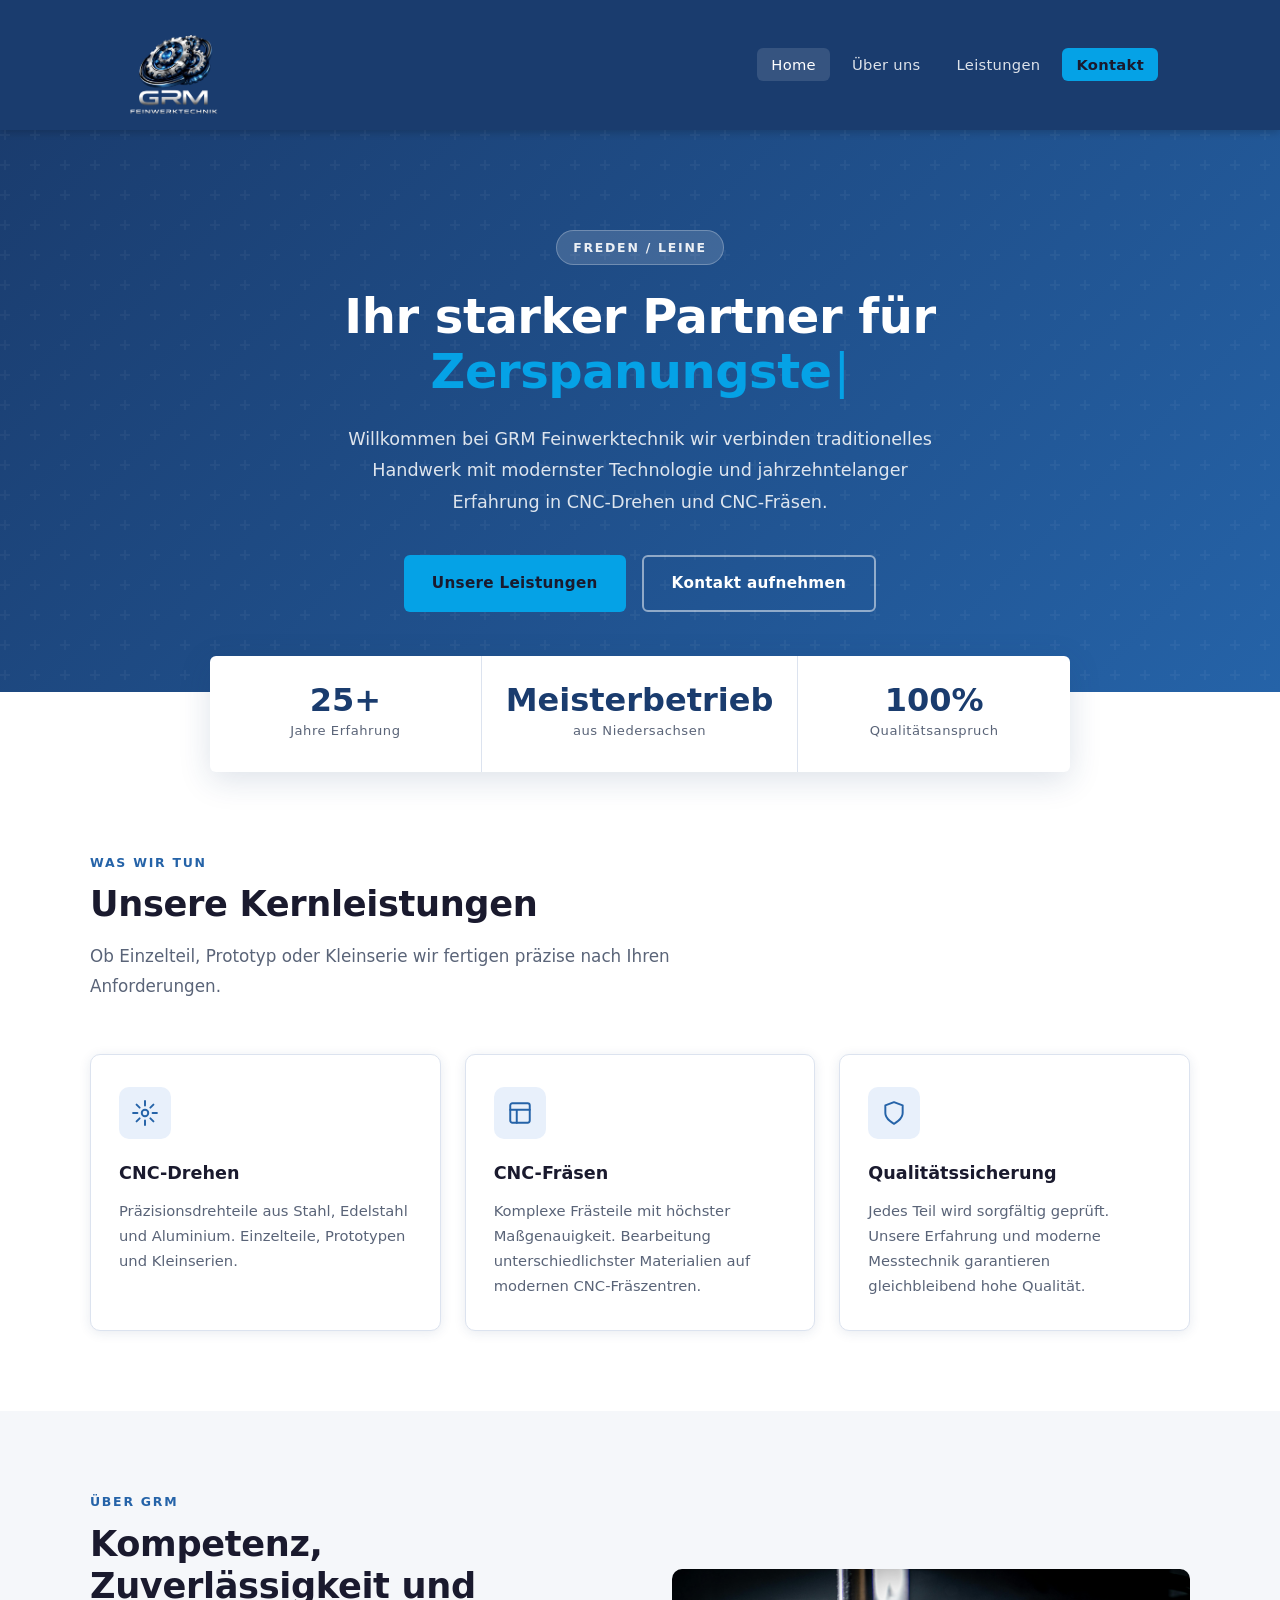
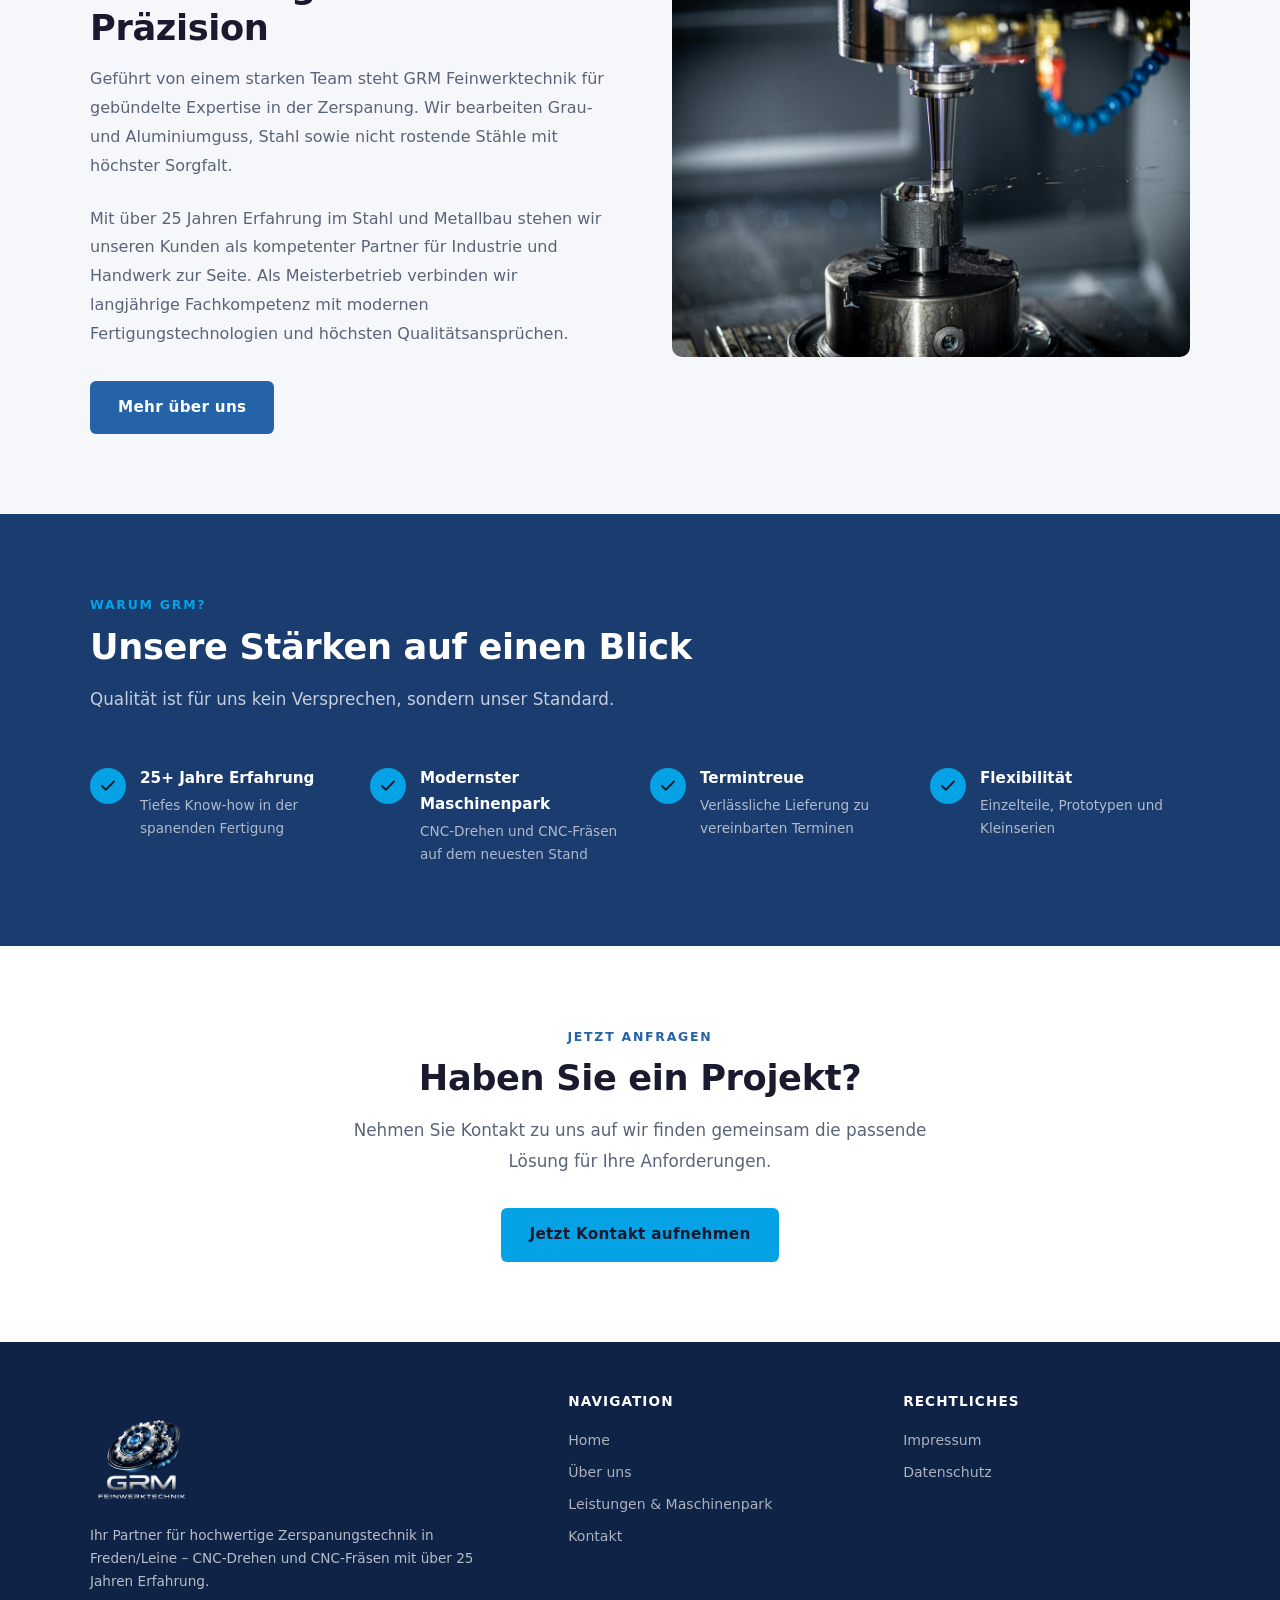
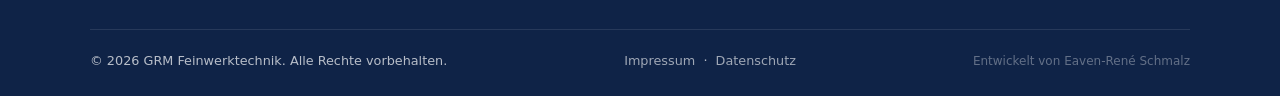
==== commit 280853da: "Refine content and improve clarity in HTML sections across multiple pages" ====
--- a/index.html
+++ b/index.html
@@ -38,7 +38,7 @@
           ><span class="typed-cursor">|</span>
         </h1>
         <p>
-          Willkommen bei GRM Feinwerktechnik – wir verbinden traditionelles
+          Willkommen bei GRM Feinwerktechnik wir verbinden traditionelles
           Handwerk mit modernster Technologie und jahrzehntelanger Erfahrung in
           CNC-Drehen und CNC-Fräsen.
         </p>
@@ -75,7 +75,7 @@
         <div class="section-label">Was wir tun</div>
         <h2>Unsere Kernleistungen</h2>
         <p class="section-intro">
-          Ob Einzelteil, Prototyp oder Kleinserie – wir fertigen präzise nach
+          Ob Einzelteil, Prototyp oder Kleinserie wir fertigen präzise nach
           Ihren Anforderungen.
         </p>
 
@@ -89,7 +89,7 @@
                 />
               </svg>
             </div>
-            <h3>CNC-Drehen /</h3>
+            <h3>CNC-Drehen</h3>
             <p>
               Präzisionsdrehteile aus Stahl, Edelstahl und Aluminium.
               Einzelteile, Prototypen und Kleinserien.
@@ -142,7 +142,7 @@
             >
               Geführt von einem starken Team steht GRM Feinwerktechnik für
               gebündelte Expertise in der Zerspanung. Wir bearbeiten Grau- und
-              Aluminiumguss, Stahl sowie nicht-rostende Stähle mit höchster
+              Aluminiumguss, Stahl sowie nicht rostende Stähle mit höchster
               Sorgfalt.
             </p>
             <p
@@ -152,24 +152,32 @@
                 line-height: 1.8;
               "
             >
-              Seit über 25 Jahren setzen wir Maßstäbe in der Fertigungstechnik –
-              als verlässlicher Partner für Industrie und Handwerk in der Region
-              und darüber hinaus.
+              Mit über 25 Jahren Erfahrung im Stahl und Metallbau stehen wir
+              unseren Kunden als kompetenter Partner für Industrie und Handwerk
+              zur Seite. Als Meisterbetrieb verbinden wir langjährige
+              Fachkompetenz mit modernen Fertigungstechnologien und höchsten
+              Qualitätsansprüchen.
             </p>
             <a href="ueber-uns.html" class="btn btn-blue">Mehr über uns</a>
           </div>
-          <div class="img-placeholder">
-            <svg viewBox="0 0 24 24">
-              <rect x="3" y="3" width="18" height="18" rx="2" />
-              <path d="M8 12h8M8 8h5M8 16h3" />
-            </svg>
-            <span>Firmenfoto einfügen</span>
+          <div style="border-radius: 10px; overflow: hidden; aspect-ratio: 4/3">
+            <img
+              src="images/CNC Maschine Foto.jpg"
+              alt="CNC Maschine bei GRM Feinwerktechnik"
+              style="
+                width: 100%;
+                height: 100%;
+                object-fit: cover;
+                display: block;
+              "
+            />
           </div>
         </div>
       </div>
     </section>
 
     <!-- WARUM GRM -->
+
     <section class="section section-blue">
       <div class="container">
         <div class="section-label">Warum GRM?</div>
@@ -233,8 +241,8 @@
         <div class="section-label">Jetzt anfragen</div>
         <h2>Haben Sie ein Projekt?</h2>
         <p class="section-intro" style="margin: 0 auto 32px">
-          Nehmen Sie Kontakt zu uns auf – wir finden gemeinsam die passende
-          Lösung für Ihre Anforderungen.
+          Nehmen Sie Kontakt zu uns auf wir finden gemeinsam die passende Lösung
+          für Ihre Anforderungen.
         </p>
         <a href="kontakt.html" class="btn btn-primary"
           >Jetzt Kontakt aufnehmen</a
@@ -268,7 +276,7 @@
         </div>
       </div>
       <div class="footer-bottom">
-        <span>&copy; 2025 GRM Feinwerktechnik. Alle Rechte vorbehalten.</span>
+        <span>&copy; 2026 GRM Feinwerktechnik. Alle Rechte vorbehalten.</span>
         <span>
           <a href="impressum.html">Impressum</a> &nbsp;·&nbsp;
           <a href="datenschutz.html">Datenschutz</a>
--- a/css/style.css
+++ b/css/style.css
@@ -12,7 +12,7 @@
   --blue-mid: #2563a8;
   --blue-light: #3b82c4;
   --blue-pale: #e8f0fb;
-  --accent: #2a9d8f;
+  --accent: #05a2e6ff;
   --text-dark: #1a1a2e;
   --text-muted: #5a6478;
   --white: #ffffff;
@@ -68,7 +68,7 @@
   display: flex;
   align-items: center;
   justify-content: space-between;
-  height: 110px;
+  height: 130px;
 }
 
 .nav-logo {
@@ -78,12 +78,9 @@
 }
 
 .nav-logo img {
-  height: 80px;
+  height: 120px;
   width: auto;
   display: block;
-  object-fit: contain;
-  transform: scale(2) translateY(-5px);
-  transform-origin: left center;
 }
 
 .nav-logo span {
@@ -134,7 +131,7 @@
 }
 
 .nav-links a.btn-nav:hover {
-  background: #217a6f;
+  background: #0482b8;
   color: var(--text-dark);
 }
 
@@ -261,7 +258,7 @@
 }
 
 .btn-primary:hover {
-  background: #217a6f;
+  background: #0482b8;
   transform: translateY(-1px);
   box-shadow: 0 4px 16px rgba(0, 0, 0, 0.2);
   text-decoration: none;
@@ -395,6 +392,16 @@
   display: grid;
   grid-template-columns: repeat(auto-fit, minmax(280px, 1fr));
   gap: 24px;
+}
+
+.cards-2col {
+  grid-template-columns: repeat(2, 1fr);
+}
+
+@media (max-width: 580px) {
+  .cards-2col {
+    grid-template-columns: 1fr;
+  }
 }
 
 .card {
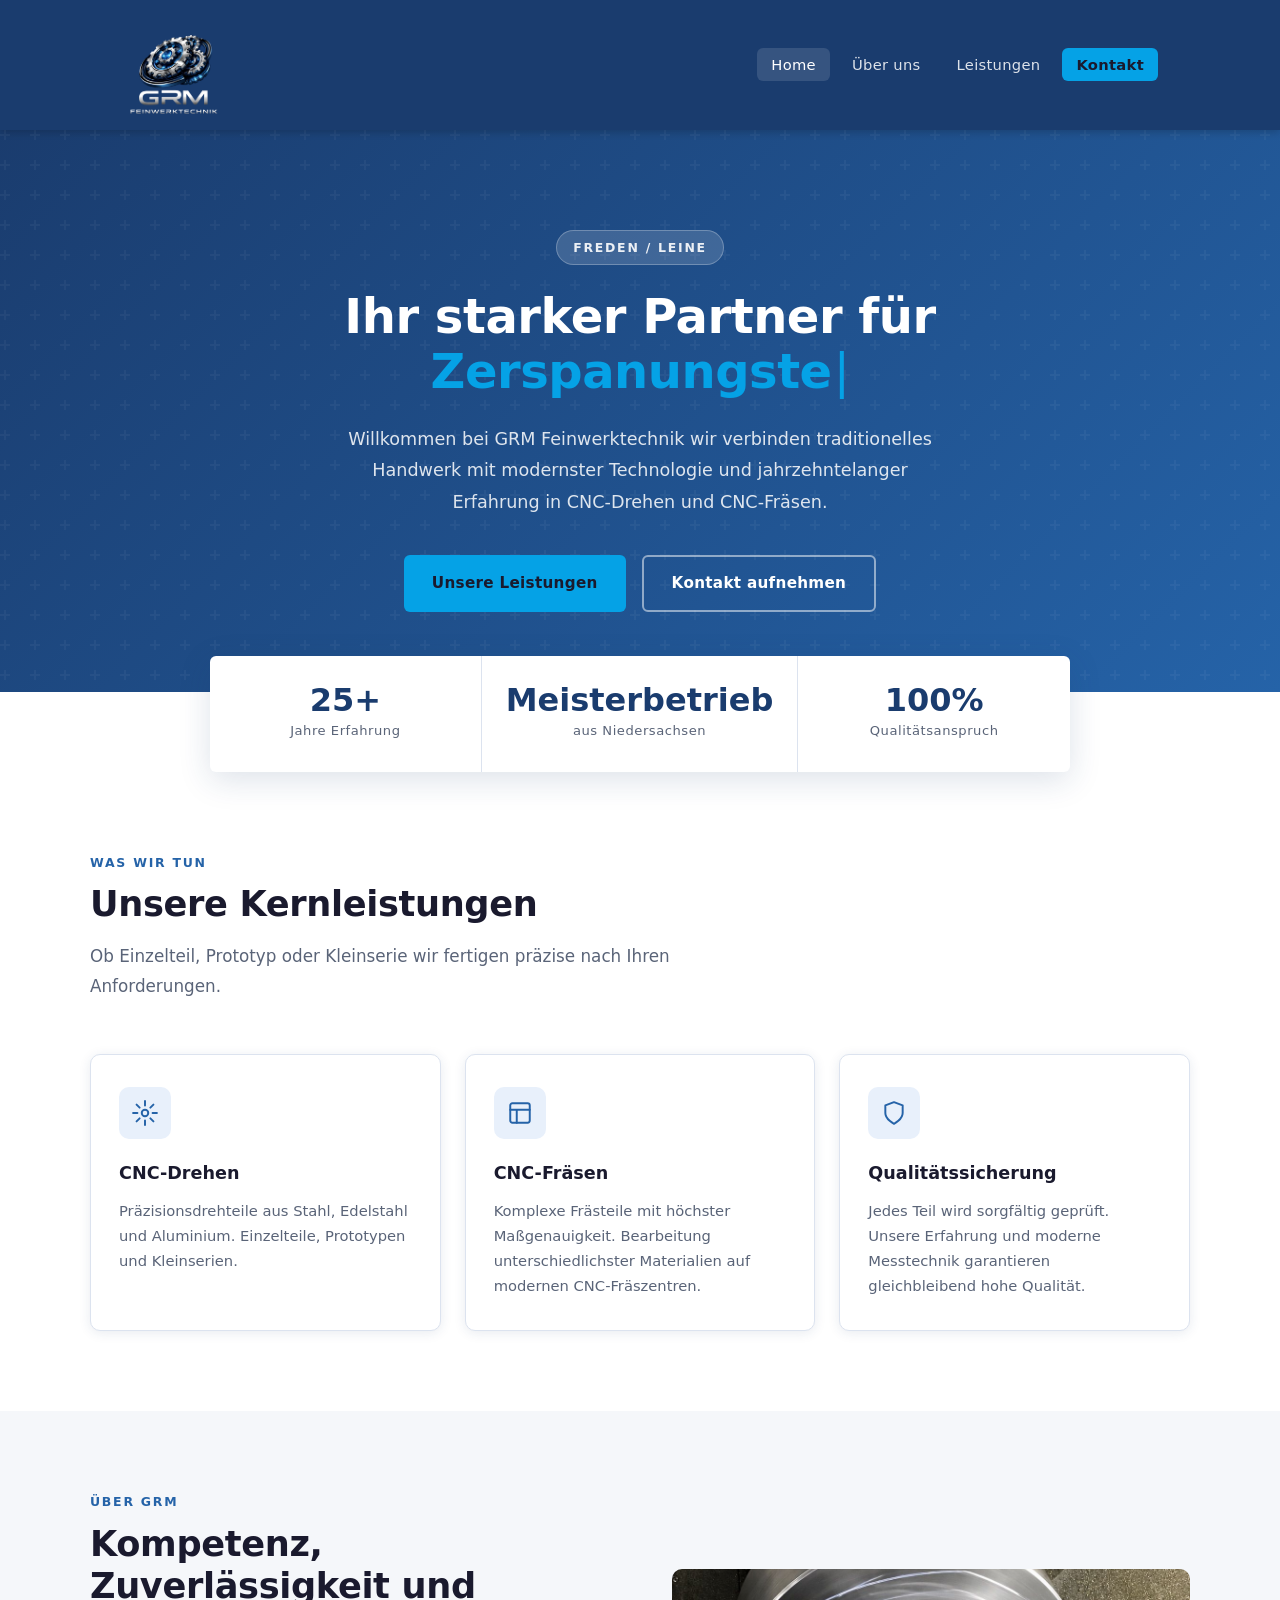
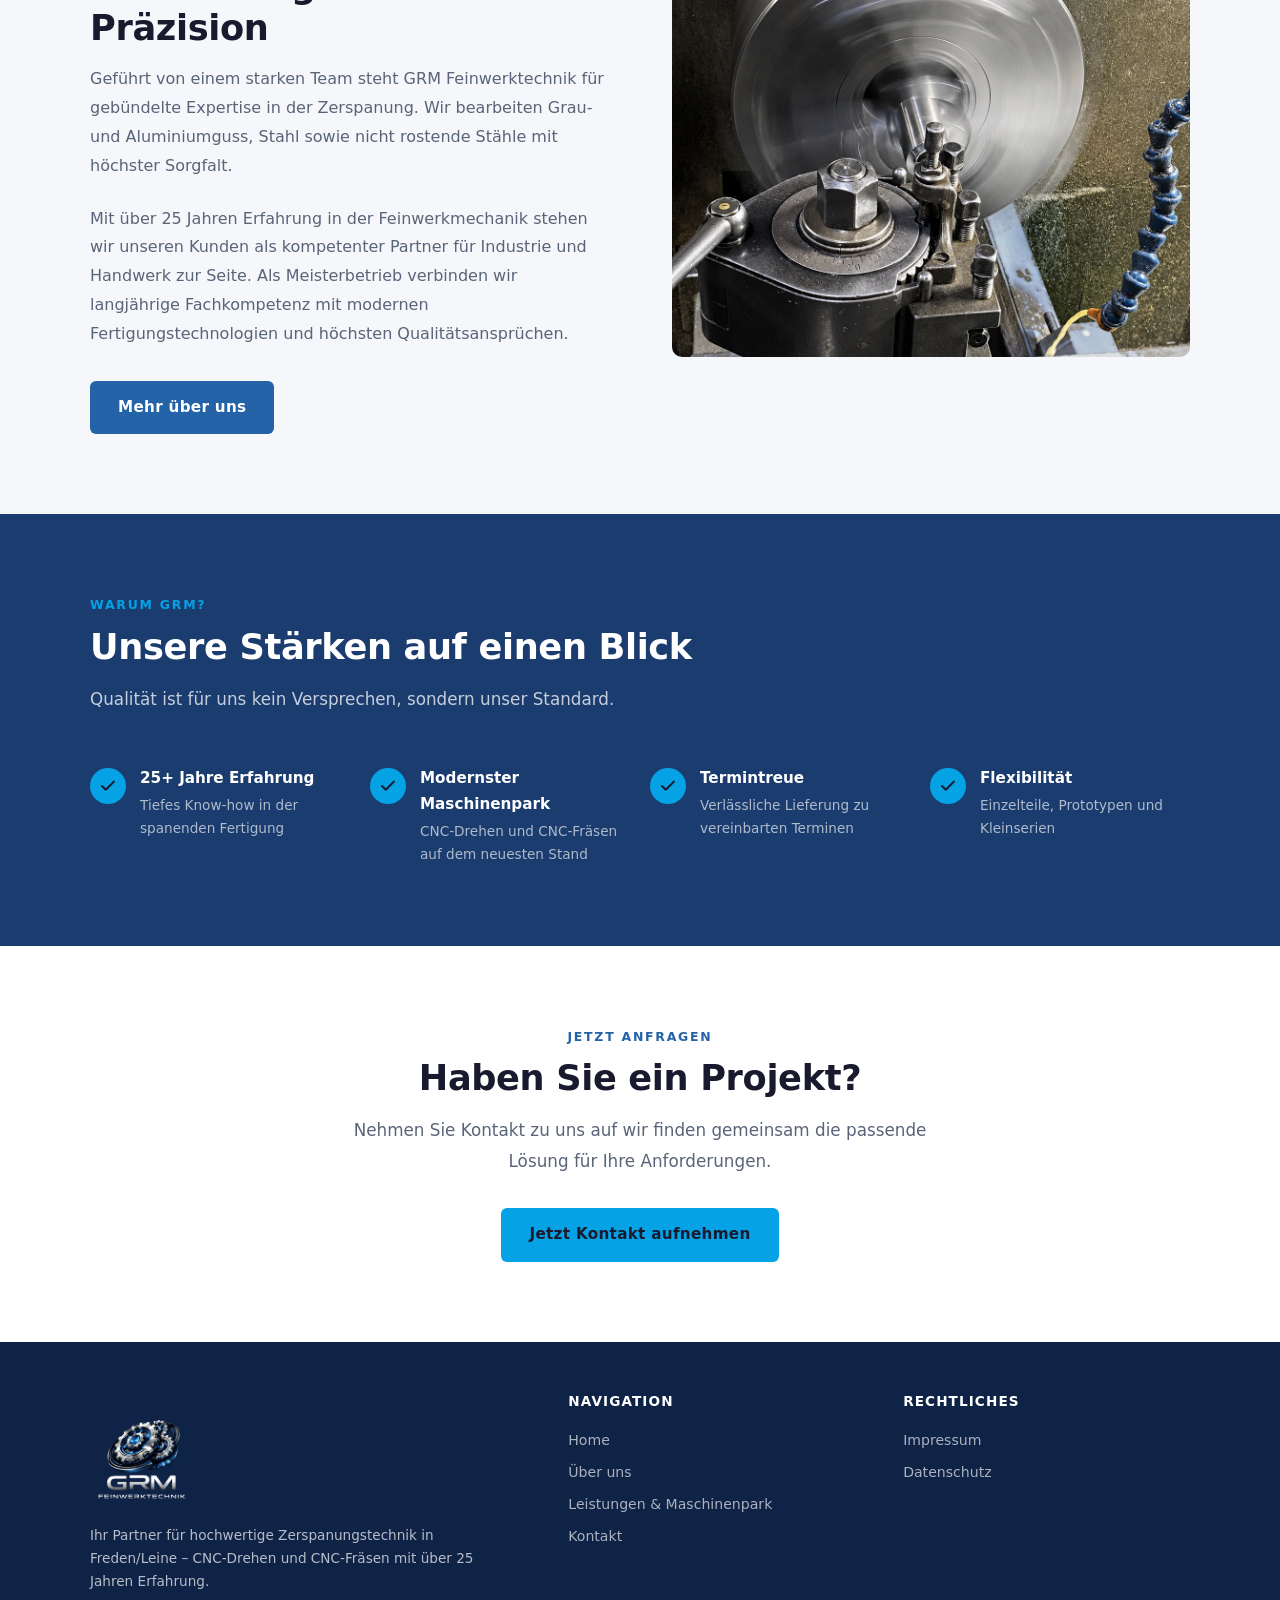
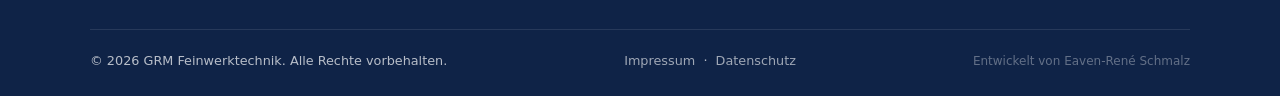
==== commit 00680b19: "Remove unused image files and add favicon.svg; update HTML to reference new favicon and improve cont" ====
--- a/index.html
+++ b/index.html
@@ -8,6 +8,7 @@
       name="description"
       content="GRM Feinwerktechnik in Freden/Leine – CNC-Drehen und CNC-Fräsen mit über 25 Jahren Erfahrung. Präzision, Qualität und Zuverlässigkeit."
     />
+    <link rel="icon" type="image/svg+xml" href="images/favicon.svg" />
     <link rel="stylesheet" href="css/style.css" />
   </head>
   <body>
@@ -152,7 +153,7 @@
                 line-height: 1.8;
               "
             >
-              Mit über 25 Jahren Erfahrung im Stahl und Metallbau stehen wir
+              Mit über 25 Jahren Erfahrung in der Feinwerkmechanik stehen wir
               unseren Kunden als kompetenter Partner für Industrie und Handwerk
               zur Seite. Als Meisterbetrieb verbinden wir langjährige
               Fachkompetenz mit modernen Fertigungstechnologien und höchsten
@@ -162,7 +163,7 @@
           </div>
           <div style="border-radius: 10px; overflow: hidden; aspect-ratio: 4/3">
             <img
-              src="images/CNC Maschine Foto.jpg"
+              src="images/image_01.jpeg"
               alt="CNC Maschine bei GRM Feinwerktechnik"
               style="
                 width: 100%;
--- a/css/style.css
+++ b/css/style.css
@@ -723,6 +723,18 @@
   stroke: var(--blue-light);
   fill: none;
   stroke-width: 1.5;
+}
+
+.img-placeholder.logo-frame {
+  background: var(--white);
+  border: 1px solid var(--blue-pale);
+  padding: 40px;
+}
+
+.img-placeholder.logo-frame img {
+  max-width: 80%;
+  max-height: 80%;
+  object-fit: contain;
 }
 
 /* ===== SERVICE PHOTO CARDS ===== */
